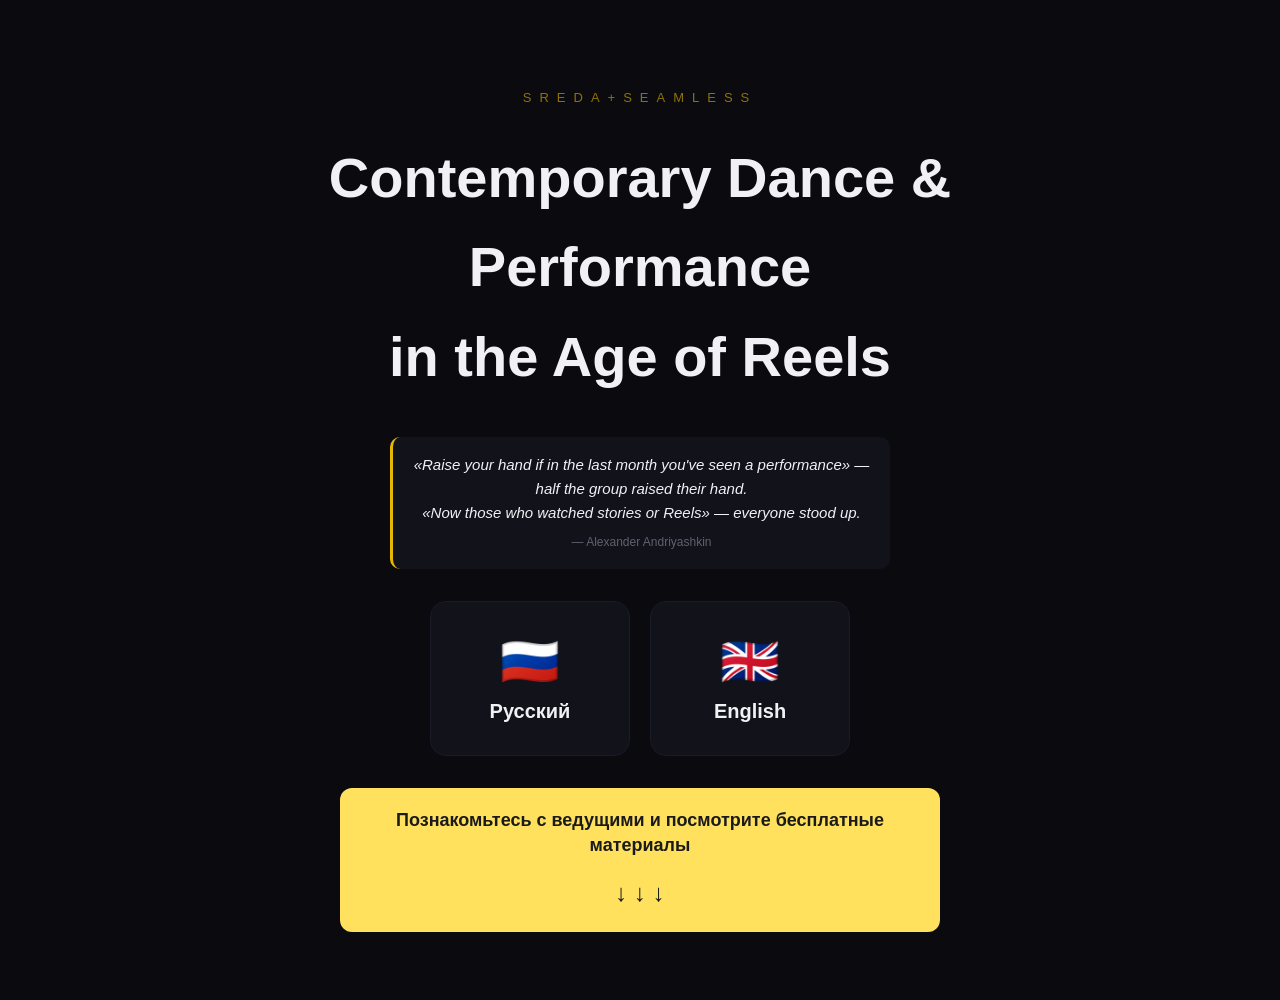
==== index.html @ 724d7e62 "Add down arrows to info banner" ====
<!DOCTYPE html>
<html lang="en">
<head>
<meta charset="UTF-8">
<meta name="viewport" content="width=device-width, initial-scale=1.0">
<title>Contemporary Dance & Performance in the Age of Reels — sreda+seamless</title>
<meta name="description" content="How do ideas become movement, images and expression? Free materials from Alexander Andriyashkin and Vladimir Varnava. Webinar July 7 & 15, 2026.">
<meta property="og:title" content="Contemporary Dance & Performance in the Age of Reels">
<meta property="og:description" content="Free materials + webinar with Andriyashkin and Varnava. Online July 7 & 15.">
<meta property="og:type" content="website">

<!-- Google tag (gtag.js) -->
<script async src="https://www.googletagmanager.com/gtag/js?id=AW-10878968456"></script>
<script>
  window.dataLayer = window.dataLayer || [];
  function gtag(){dataLayer.push(arguments);}
  gtag("js", new Date());
  gtag("config", "AW-10878968456");
  gtag("config", "AW-17948032858");
  gtag("config", "G-DZ3L1RHYPW");
  function gtag_report_conversion(url) {
    const cb = function(){ if (url) window.location.href = url; };
    if (typeof gtag === "function") {
      gtag("event", "conversion", { send_to: "AW-10878968456/CHmoCOf-4rYZEN7S_bAo", event_callback: cb });
    }
    setTimeout(cb, 500); return false;
  }
</script>

<!-- GCLID passthrough -->
<script>
(function() {
  const p = new URLSearchParams(window.location.search);
  const g = p.get("gclid");
  if (g) localStorage.setItem("seamless_gclid", g);
})();
</script>

<!-- Meta Pixel -->
<script>
  !function(f,b,e,v,n,t,s)
  {if(f.fbq)return;n=f.fbq=function(){n.callMethod?
  n.callMethod.apply(n,arguments):n.queue.push(arguments)};
  if(!f._fbq)f._fbq=n;n.push=n;n.loaded=!0;n.version='2.0';
  n.queue=[];t=b.createElement(e);t.async=!0;
  t.src=v;s=b.getElementsByTagName(e)[0];
  s.parentNode.insertBefore(t,s)}(window, document,'script',
  'https://connect.facebook.net/en_US/fbevents.js');
  fbq('init', '1382464807967335');
  fbq('track', 'PageView');
</script>

<!-- Microsoft Clarity -->
<script>
    (function(c,l,a,r,i,t,y){
        c[a]=c[a]||function(){(c[a].q=c[a].q||[]).push(arguments)};
        t=l.createElement(r);t.async=1;t.src="https://www.clarity.ms/tag/"+i;
        y=l.getElementsByTagName(r)[0];y.parentNode.insertBefore(t,y);
    })(window, document, "clarity", "script", "x8wt6ca1ab");
</script>

<!-- Supabase fetch helper -->
<script>
async function saveToSupabase(data) {
  try {
    const payload = { ...data, timestamp: new Date().toISOString() };
    await fetch('https://tmdnqsdzpodqnpzndbqr.supabase.co/rest/v1/webinar_signups', {
      method: 'POST',
      headers: {
        'Content-Type': 'application/json',
        'apikey': 'eyJhbGciOiJIUzI1NiIsInR5cCI6IkpXVCJ9.eyJpc3MiOiJzdXBhYmFzZSIsInJlZiI6InRtZG5xc2R6cG9kcW5wem5kYnFyIiwicm9sZSI6ImFub24iLCJpYXQiOjE3NTAzMTEyMTMsImV4cCI6MjA2NTg4NzIxM30.VjFEPkYGsWqBjtCwzK3p9fASOG3X7yRGuH6Nc5v5SJc',
        'Prefer': 'return=minimal'
      },
      body: JSON.stringify(payload)
    });
    return true;
  } catch(e) {
    console.warn('Supabase save failed:', e);
    return false;
  }
}
</script>

<link rel="stylesheet" href="assets/css/style.css">
</head>
<body>

<!-- ===== ENTRY SECTION: Language + Contact ===== -->
<section id="section-entry" class="entry-section">
  <div class="container center">
    <div class="logo">sreda+seamless</div>
    <h1 id="glitch-title" class="glitch" data-text="Contemporary Dance & Performance
in the Age of Reels">Contemporary Dance &amp; Performance<br>in the Age of Reels</h1>
    
    <!-- Quote -->
    <div class="quote-block" style="max-width:500px;margin:0 auto 32px;text-align:center;padding:16px 20px;border-left:3px solid var(--accent);background:var(--bg2);border-radius:var(--radius-sm)">
      <p id="lang-quote" style="font-size:15px;font-style:italic;color:var(--text);line-height:1.6">«Поднимите руку, если за последний месяц вы видели перформанс» — поднялась половина группы.<br>«А теперь те, кто смотрел stories или Reels» — встали все.</p>
      <p id="lang-quote-author" style="font-size:12px;color:var(--text3);margin-top:8px">— Александр Андрияшкин</p>
    </div>

    <div class="lang-buttons">
      <button class="lang-btn" data-lang="ru" onclick="setLang('ru')">
        <span class="lang-icon">🇷🇺</span>
        <span class="lang-name">Русский</span>
      </button>
      <button class="lang-btn" data-lang="en" onclick="setLang('en')">
        <span class="lang-icon">🇬🇧</span>
        <span class="lang-name">English</span>
      </button>
    </div>

    <!-- Info banner -->
    <div class="info-banner" style="margin-top:32px;max-width:600px;width:100%;padding:20px 32px;background:#FFE15D;border-radius:12px;text-align:center">
      <p id="info-banner-text" style="color:#1A1A1A;font-size:18px;font-weight:600;margin:0;line-height:1.4">Познакомьтесь с ведущими и посмотрите бесплатные материалы</p>
      <div style="margin-top:16px;font-size:24px;color:#1A1A1A">↓ ↓ ↓</div>

    </div>
  </div>
</section>

<!-- ===== CONTENT WRAPPER (shown after submit) ===== -->
<div id="content-wrapper" class="content-wrapper">

  <!-- ===== SECTION: ANDRIYASHKIN ===== -->
  <section class="content-section">
    <div class="container">
      <div class="teacher-card">
        <div class="teacher-media-grid">
          <img class="teacher-clip span-2" src="assets/images/andriyashkin_photo_01.jpg" alt="Andriyashkin" loading="lazy">
          <video class="teacher-clip" src="assets/images/andriyashkin_01.mp4" muted loop playsinline preload="metadata" onclick="this.paused?this.play():this.pause()"></video>
          <video class="teacher-clip" src="assets/images/andriyashkin_02.mp4" muted loop playsinline preload="metadata" onclick="this.paused?this.play():this.pause()"></video>
        </div>
        <div class="teacher-name" id="teacher-1-name">Александр Андрияшкин</div>
        <div class="teacher-role" id="teacher-1-role">Хореограф, режиссёр, педагог</div>
        <p class="teacher-bio" id="teacher-1-bio">Лауреат «Золотой Маски» (премия 2017 — спектакль The_Marusya). Шортлист Aerowaves (топ-20 хореографов Европы). Резиденции: Jacob's Pillow (США), Tanzquartier (Вена), SiWiC (Цюрих). Преподавал в 14 странах — от США до Японии.</p>
      </div>

      <div class="free-material-block">
        <div class="material-chip" id="material-1-chip">🎬 Бесплатная лекция</div>
        <h2 class="content-title" id="content-1-title">Бесплатная лекция от Андрияшкина</h2>
        <div class="video-container" id="video-1-container">
          <div class="video-placeholder" id="v1-placeholder" onclick="playVideo(1)">
            <div class="play-icon">▶</div>
            <span id="v1-label" class="vl">Андрияшкин — 100 лет за 100 минут</span>
          </div>
        </div>
        <p class="content-text" id="v1-desc" style="margin-top:12px;color:var(--text2);font-size:14px">Перфолекция об истории современного танца. От модерна до метамодерна.</p>
      </div>
    </div>
  </section>

  <!-- ===== SECTION: VARNAVA ===== -->
  <section class="content-section">
    <div class="container">
      <div class="teacher-card">
        <div class="teacher-media-grid">
          <img class="teacher-clip span-2" src="assets/images/varnava_photo_01.jpg" alt="Varnava" loading="lazy">
          <video class="teacher-clip" src="assets/images/varnava_01.mp4" muted loop playsinline preload="metadata" onclick="this.paused?this.play():this.pause()"></video>
          <video class="teacher-clip" src="assets/images/varnava_02.mp4" muted loop playsinline preload="metadata" onclick="this.paused?this.play():this.pause()"></video>
        </div>
        <div class="teacher-name" id="teacher-2-name">Владимир Варнава</div>
        <div class="teacher-role" id="teacher-2-role">Танцовщик, хореограф, режиссёр</div>
        <p class="teacher-bio" id="teacher-2-bio">Двукратный лауреат «Золотой Маски» (2011, 2014 — лучшая мужская роль). Лауреат Harlequin (2011). Победитель Context. Diana Vishneva (2013). Постановки в Мариинском театре, Пермском театре оперы и балета, AKHE театре.</p>
      </div>

      <div class="free-material-block">
        <div class="material-chip" id="material-2-chip">🎬 Бесплатный урок</div>
        <h2 class="content-title" id="content-2-title">Бесплатный урок от Варнавы</h2>
        <div class="video-container" id="video-2-container">
          <div class="video-placeholder" id="v2-placeholder" onclick="playVideo(2)">
            <div class="play-icon">▶</div>
            <span id="v2-label" class="vl">Варнава — Body & Gravity</span>
          </div>
        </div>
        <p class="content-text" id="v2-desc" style="margin-top:12px;color:var(--text2);font-size:14px">Танц практика: вес, гравитация и присутствие в движении.</p>
      </div>
    </div>
  </section>

  <!-- ===== SECTION: WEBINAR ===== -->
  <section class="content-section webinar-section">
    <div class="container">
      <!-- New header text -->
      <div class="webinar-intro">
        <p id="webinar-intro-text" style="font-size:17px;line-height:1.8;font-weight:500;text-align:center;color:var(--text);margin-bottom:32px">Этот вебинар показывает, как мыслят художники.
Вы уйдёте с методом, который сможете применить в своей работе —
создаёте ли вы рилсы, перформансы, фильмы или визуальные проекты.</p>
      </div>

      <div class="webinar-card">
        <div class="badge" id="badge-webinar">sreda+seamless</div>
        <h2 id="webinar-title">Contemporary Dance &amp; Performance<br>in the Age of Reels</h2>
        <p class="webinar-sub" id="webinar-sub">How do ideas become movement, images and expression?</p>

        <!-- OPENING -->
        <div class="problem-block">
          <p id="problem-text" style="line-height:1.8;font-size:15px">We live in a time when performance is no longer limited to the stage. Today, movement, images and personal stories exist across different spaces — from theatre and galleries to digital platforms. Reels, videos and social media have become part of the language of our time.</p>
        </div>

        <!-- WHY -->
        <div class="what-block">
          <h3 id="why-title">Why are we exploring this?</h3>
          <p id="why-p1" style="margin-bottom:16px">In contemporary art, creation rarely starts with a ready-made answer. It starts with a question. An observation. A curiosity. A search.</p>
          <p id="why-p2" style="margin-bottom:16px">Artists, dancers and performers develop their work through a process of research — exploring context, body, space and meaning. This is how new forms appear.</p>
          <p id="why-p3">During this webinar we will explore how artistic thinking can help us create ideas and transform them into expression.</p>
        </div>

        <!-- DURING -->
        <div class="what-block">
          <h3 id="research-title">During the webinar we will</h3>
          <ul id="research-list" style="list-style:none;padding:0">
            <li id="research-1" style="padding:6px 0;font-size:15px">explore real questions about creation and expression</li>
            <li id="research-2" style="padding:6px 0;font-size:15px">look at how artistic concepts are built</li>
            <li id="research-3" style="padding:6px 0;font-size:15px">discover tools for developing ideas</li>
            <li id="research-4" style="padding:6px 0;font-size:15px">see how an idea can transform through the body and movement</li>
            <li id="research-5" style="padding:6px 0;font-size:15px">experiment with translating a concept into a visual form</li>
          </ul>
        </div>

        <!-- NOT vs YES -->
        <div class="what-block" style="display:flex;flex-direction:column;gap:20px">
          <div>
            <h4 id="not-title" style="color:var(--danger);margin-bottom:8px;font-size:15px">We won't teach</h4>
            <ul id="not-list" style="list-style:none;padding:0">
              <li id="not-1" style="padding:4px 0;font-size:14px;color:var(--text2)">How to make viral content</li>
              <li id="not-2" style="padding:4px 0;font-size:14px;color:var(--text2)">How to copy successful formats</li>
              <li id="not-3" style="padding:4px 0;font-size:14px;color:var(--text2)">Universal formulas for creativity</li>
            </ul>
          </div>
          <div>
            <h4 id="yes-title" style="color:var(--accent);margin-bottom:8px;font-size:15px">We will explore</h4>
            <ul id="yes-list" style="list-style:none;padding:0">
              <li id="yes-1" style="padding:4px 0;font-size:14px;color:var(--text1)">How artists create ideas</li>
              <li id="yes-2" style="padding:4px 0;font-size:14px;color:var(--text1)">How concepts become forms</li>
              <li id="yes-3" style="padding:4px 0;font-size:14px;color:var(--text1)">How the body becomes a tool of communication</li>
              <li id="yes-4" style="padding:4px 0;font-size:14px;color:var(--text1)">How research leads to new possibilities</li>
              <li id="yes-5" style="padding:4px 0;font-size:14px;color:var(--text1)">How to create from your own perspective</li>
            </ul>
          </div>
        </div>

        <!-- OUTCOMES -->
        <div class="what-block">
          <h3 id="outcomes-title">You may leave with</h3>
          <ul id="outcomes-list" style="list-style:none;padding:0">
            <li id="outcome-1" style="padding:8px 0;border-bottom:1px solid var(--bg3)">A new way of looking at creativity</li>
            <li id="outcome-2" style="padding:8px 0;border-bottom:1px solid var(--bg3)">Tools for developing your own ideas</li>
            <li id="outcome-3" style="padding:8px 0;border-bottom:1px solid var(--bg3)">A deeper understanding of the connection between concept, body and expression</li>
            <li id="outcome-4" style="padding:8px 0;border-bottom:1px solid var(--bg3)">A new perspective on performance in the contemporary world</li>
          </ul>
        </div>

        <!-- FOR WHOM -->
        <div class="what-block">
          <h3 id="for-title" style="margin-bottom:8px">For whom</h3>
          <ul style="list-style:none;margin:0;padding:0;display:flex;flex-wrap:wrap;gap:8px">
            <li id="for-1" style="background:var(--bg2);padding:8px 14px;border-radius:20px;font-size:14px;color:var(--text1)">Dancers & choreographers</li>
            <li id="for-2" style="background:var(--bg2);padding:8px 14px;border-radius:20px;font-size:14px;color:var(--text1)">Performers & artists</li>
            <li id="for-3" style="background:var(--bg2);padding:8px 14px;border-radius:20px;font-size:14px;color:var(--text1)">Movement researchers</li>
            <li id="for-4" style="background:var(--bg2);padding:8px 14px;border-radius:20px;font-size:14px;color:var(--text1)">Content creators</li>
            <li id="for-5" style="background:var(--bg2);padding:8px 14px;border-radius:20px;font-size:14px;color:var(--text1)">Anyone curious about creativity, body & expression</li>
          </ul>
        </div>

        <!-- TRUST inline -->
        <div class="trust-block" style="margin:20px 0">
          <div class="trust-item"><span class="trust-num">$47</span><span class="trust-label" id="trust-price-l">INVESTMENT</span></div>
          <div class="trust-item"><span class="trust-num">15</span><span class="trust-label" id="trust-seats-l">SEATS LEFT</span></div>
          <div class="trust-item"><span class="trust-num">1</span><span class="trust-label" id="trust-days-l">SESSION 2h</span></div>
        </div>

        <!-- FORMAT -->
        <div class="what-block">
          <h3 id="format-title">Format</h3>
          <div class="sessions-grid" style="display:flex;gap:20px;flex-wrap:wrap;margin-bottom:20px">
            <div class="session-card" style="flex:1;min-width:250px;padding:16px 20px;background:var(--bg2);border-radius:var(--radius-sm);border:1px solid var(--bg3)">
              <div style="font-size:13px;font-weight:600;text-transform:uppercase;color:var(--accent);margin-bottom:8px" id="session-ru-label">🇷🇺 Русская сессия</div>
              <p id="webinar-date-ru" style="margin:0;font-size:15px;line-height:1.6">7 июля (вт), 20:00–22:00<br>Бали (WITA/UTC+8) · Москва (MSK) 15:00–17:00<br>Алматы 17:00–19:00 · Берлин (CEST) 14:00–16:00<br>Нью-Йорк (EDT) 08:00–10:00</p>
            </div>
            <div class="session-card" style="flex:1;min-width:250px;padding:16px 20px;background:var(--bg2);border-radius:var(--radius-sm);border:1px solid var(--bg3)">
              <div style="font-size:13px;font-weight:600;text-transform:uppercase;color:var(--accent);margin-bottom:8px" id="session-en-label">🇬🇧 English session</div>
              <p id="webinar-date-en" style="margin:0;font-size:15px;line-height:1.6">July 15 (Wed), 19:00–21:00<br>Bali (UTC+8) · Moscow (MSK) 14:00–16:00<br>Almaty 16:00–18:00 · Berlin (CEST) 13:00–15:00<br>New York (EDT) 07:00–09:00</p>
            </div>
          </div>
          <ul id="format-list">
            <li id="format-1">2-hour session: tools to build your own performance</li>
            <li id="format-2">Live Q&A session</li>
            <li id="format-4">Recording available after</li>
          </ul>
        </div>

        <!-- FAQ -->
        <div class="faq-block">
          <div class="faq-item">
            <button class="faq-q"><span id="faq-q1">Do I need dance experience?</span><span class="faq-arrow">▾</span></button>
            <div class="faq-a"><p id="faq-a1">Any level. The intensive is designed for both beginners and practicing dancers, performers, and movement researchers.</p></div>
          </div>
          <div class="faq-item">
            <button class="faq-q"><span id="faq-q2">Will there be a recording?</span><span class="faq-arrow">▾</span></button>
            <div class="faq-a"><p id="faq-a2">Yes. All participants receive the recording.</p></div>
          </div>
          <div class="faq-item">
            <button class="faq-q"><span id="faq-q3">How does it work online?</span><span class="faq-arrow">▾</span></button>
            <div class="faq-a"><p id="faq-a3">You'll receive a private Zoom link after purchase.</p></div>
          </div>
        </div>



        <!-- PRICE -->
        <div class="price-block">
          <span class="price-old" id="price-old">$97</span>
          <span class="price-current" id="price-current">$47</span>
          <span class="price-info" id="price-info">Current price — $47. After Early Bird — $97</span>
        </div>

        <a href="#" target="_blank" class="btn-primary btn-large pulse" id="btn-buy">Buy ticket — $47</a>
      </div>
    </div>
  </section>

</div><!-- /content-wrapper -->

<script src="assets/js/main_v2.js?v=20260627"></script>
</body>
</html>
---- assets/css/style.css ----
/* ===== SEAMLESS WEBINAR — STYLE v2 ===== */
:root {
  --bg: #0a0a0f;
  --bg2: #12121a;
  --bg3: #1a1a28;
  --accent: #e6b800;
  --accent2: #f0d050;
  --text: #f0f0f5;
  --text2: #a0a0b0;
  --text3: #606070;
  --danger: #e85a5a;
  --radius: 16px;
  --radius-sm: 10px;
  --shadow: 0 8px 32px rgba(0,0,0,0.4);
  --transition: 0.4s cubic-bezier(0.22, 1, 0.36, 1);
}
* { margin: 0; padding: 0; box-sizing: border-box; }

body {
  font-family: -apple-system, BlinkMacSystemFont, 'Segoe UI', Helvetica, Arial, sans-serif;
  background: var(--bg);
  color: var(--text);
  line-height: 1.6;
  overflow-x: hidden;
}

/* ===== ENTRY SECTION ===== */
.entry-section {
  min-height: 100vh;
  padding: 60px 20px 40px;
}

/* ===== CONTENT WRAPPER ===== */
.content-wrapper { display: none; }
.content-wrapper.visible { display: block; }
.content-wrapper.visible .content-section {
  animation: fadeIn 0.5s ease;
}
@keyframes fadeIn { from { opacity: 0; transform: translateY(24px); } to { opacity: 1; transform: translateY(0); } }

.hidden { display: none !important; }

/* ===== CONTENT SECTIONS ===== */
.content-section {
  padding: 60px 20px;
  border-bottom: 1px solid var(--bg3);
}

.container {
  max-width: 800px;
  margin: 0 auto;
  width: 100%;
}
.center {
  display: flex;
  flex-direction: column;
  align-items: center;
  justify-content: center;
  min-height: 100vh;
}

/* ===== LOGO ===== */
.logo {
  font-size: 13px;
  letter-spacing: 8px;
  text-transform: uppercase;
  color: var(--accent);
  margin-bottom: 24px;
  opacity: 0.6;
}

/* ===== LANGUAGE SELECTION ===== */
.glitch {
  font-size: clamp(28px, 7vw, 56px);
  font-weight: 800;
  text-align: center;
  margin-bottom: 36px;
}
.subtitle {
  color: var(--text);
  font-size: 18px;
  margin-bottom: 48px;
}
.lang-buttons {
  display: flex;
  gap: 20px;
  flex-wrap: wrap;
  justify-content: center;
}
.lang-btn {
  background: var(--bg2);
  border: 1px solid var(--bg3);
  border-radius: var(--radius);
  padding: 32px 48px;
  cursor: pointer;
  transition: var(--transition);
  text-align: center;
  min-width: 200px;
}
.lang-btn:hover {
  border-color: var(--accent);
  transform: translateY(-4px);
  box-shadow: 0 12px 40px rgba(230, 184, 0, 0.12);
}
.lang-icon { font-size: 48px; display: block; margin-bottom: 10px; }
.lang-name { font-size: 20px; font-weight: 600; color: var(--text); }



h2 {
  font-size: clamp(22px, 4vw, 34px);
  font-weight: 700;
  margin-bottom: 12px;
}

/* ===== FORM ===== */
.survey-desc { color: var(--text2); margin-bottom: 28px; }
.form-group { margin-bottom: 22px; }

.form-group > label {
  display: block;
  font-size: 15px;
  color: var(--text);
  margin-bottom: 8px;
  font-weight: 500;
}
.form-group input[type="text"],
.form-group select {
  width: 100%;
  padding: 14px 18px;
  background: var(--bg2);
  border: 1px solid var(--bg3);
  border-radius: var(--radius-sm);
  color: var(--text);
  font-size: 16px;
  transition: var(--transition);
  outline: none;
  -webkit-appearance: none;
}
.form-group input:focus,
.form-group select:focus {
  border-color: var(--accent);
  box-shadow: 0 0 0 3px rgba(230, 184, 0, 0.08);
}

/* Radio & Checkbox */
.radio-group, .checkbox-group {
  display: flex;
  flex-direction: column;
  gap: 8px;
}
.radio-label, .check-label {
  display: flex;
  align-items: center;
  gap: 10px;
  padding: 10px 14px;
  background: var(--bg2);
  border: 1px solid var(--bg3);
  border-radius: 8px;
  cursor: pointer;
  transition: var(--transition);
  font-size: 15px;
  color: var(--text2);
}
.radio-label:hover, .check-label:hover {
  border-color: var(--accent);
  background: rgba(230,184,0,0.04);
}
.radio-label input, .check-label input { accent-color: var(--accent); width: 18px; height: 18px; }

/* Contact row */
.contact-row {
  display: flex;
  gap: 10px;
}
.contact-select { width: 140px !important; flex-shrink: 0; }

/* Privacy */
.privacy-label {
  display: flex;
  align-items: flex-start;
  gap: 10px;
  font-size: 12px;
  color: var(--text3);
  margin-top: -10px;
  line-height: 1.4;
}
.privacy-label input { margin-top: 2px; accent-color: var(--accent); }

/* ===== BUTTONS ===== */
.btn-primary {
  background: linear-gradient(135deg, var(--accent), var(--accent2));
  color: #0a0a0f;
  border: none;
  border-radius: var(--radius-sm);
  padding: 16px 32px;
  font-size: 16px;
  font-weight: 700;
  cursor: pointer;
  transition: var(--transition);
  width: 100%;
  display: block;
  text-align: center;
  text-decoration: none;
  margin-top: 16px;
}
.btn-primary:hover {
  transform: translateY(-2px);
  box-shadow: 0 8px 24px rgba(230, 184, 0, 0.25);
}
.btn-primary:disabled {
  opacity: 0.4;
  cursor: not-allowed;
  transform: none;
}
.btn-gold { background: linear-gradient(135deg, var(--accent), var(--accent2)); }
.btn-large { padding: 20px 40px; font-size: 18px; margin-top: 20px; }
.pulse { animation: pulse 2s infinite; }
@keyframes pulse { 0%,100% { box-shadow: 0 0 0 0 rgba(230, 184, 0, 0.4); } 50% { box-shadow: 0 0 0 20px rgba(230, 184, 0, 0); } }

.hidden { display: none !important; }

/* ===== SUCCESS ===== */
.success-icon {
  width: 72px; height: 72px;
  background: var(--accent);
  border-radius: 50%;
  display: flex; align-items: center; justify-content: center;
  font-size: 32px; color: var(--bg);
  margin: 32px auto 16px;
  animation: scaleIn 0.5s ease;
}
@keyframes scaleIn { from { transform: scale(0); } to { transform: scale(1); } }

/* ===== VIDEO ===== */
.video-block { margin: 32px 0; }
.video-block-title {
  font-size: 18px;
  margin-bottom: 12px;
  color: var(--text);
}
.video-container {
  background: var(--bg2);
  border-radius: var(--radius);
  overflow: hidden;
  aspect-ratio: 16/9;
  border: 1px solid var(--bg3);
  position: relative;
}
.video-placeholder {
  width: 100%; height: 100%;
  display: flex;
  flex-direction: column;
  align-items: center;
  justify-content: center;
  cursor: pointer;
  transition: var(--transition);
  background: linear-gradient(135deg, var(--bg3), #1e1e30);
}
.video-placeholder:hover { background: rgba(230,184,0,0.08); }
.play-icon {
  width: 60px; height: 60px;
  border-radius: 50%;
  background: var(--accent);
  display: flex; align-items: center; justify-content: center;
  font-size: 24px; color: var(--bg);
  margin-bottom: 12px;
}
.vl { color: var(--text2); font-size: 14px; }
.video-desc { color: var(--text2); font-size: 14px; margin-top: 10px; }
.video-desc a { color: var(--accent); }

/* Experts */
.experts-block {
  margin: 40px 0;
  padding: 24px;
  background: var(--bg2);
  border-radius: var(--radius);
  border: 1px solid var(--bg3);
}
.experts-block h3 { margin-bottom: 20px; font-size: 20px; }
.expert-card {
  margin-bottom: 20px;
  padding-bottom: 20px;
  border-bottom: 1px solid var(--bg3);
}
.expert-card:last-child { border: none; margin: 0; padding: 0; }
.expert-name {
  font-size: 17px;
  font-weight: 600;
  color: var(--accent);
  margin-bottom: 6px;
}
.expert-card p { color: var(--text2); font-size: 14px; line-height: 1.7; }

/* ===== TRUST BLOCK ===== */
.trust-block {
  display: grid;
  grid-template-columns: 1fr 1fr 1fr;
  gap: 12px;
  margin: 24px 0;
  padding: 20px;
  background: var(--bg2);
  border-radius: var(--radius);
  border: 1px solid var(--bg3);
  text-align: center;
}
.trust-item { }
.trust-num { font-size: 24px; font-weight: 800; color: var(--accent); display: block; }
.trust-label { font-size: 11px; color: var(--text3); text-transform: uppercase; letter-spacing: 1px; margin-top: 2px; }

/* ===== SESSION TIMETABLE ===== */
.sessions-grid {
  display: flex;
  gap: 20px;
  flex-wrap: wrap;
  margin-bottom: 20px;
}
.session-card {
  flex: 1;
  min-width: 260px;
  padding: 20px 24px;
  background: var(--bg2);
  border-radius: var(--radius-sm);
  border: 1px solid var(--bg3);
  transition: var(--transition);
}
.session-card:hover {
  border-color: var(--accent);
  box-shadow: 0 4px 20px rgba(230,184,0,0.1);
}
.session-label {
  font-size: 12px;
  font-weight: 700;
  text-transform: uppercase;
  letter-spacing: 1.5px;
  color: var(--accent);
  margin-bottom: 12px;
}
.session-date {
  font-size: 20px;
  font-weight: 700;
  color: var(--text);
  line-height: 1.3;
  margin-bottom: 12px;
}
.session-time-block {
  display: flex;
  flex-direction: column;
  gap: 6px;
}
.session-tz-row {
  display: flex;
  justify-content: space-between;
  align-items: baseline;
  font-size: 14px;
  line-height: 1.6;
  padding: 2px 0;
}
.session-tz-name {
  color: var(--text2);
  font-size: 13px;
}
.session-tz-time {
  color: var(--text);
  font-weight: 600;
  font-size: 15px;
}
.session-tz-row + .session-tz-row {
  border-top: 1px solid rgba(255,255,255,0.06);
  padding-top: 6px;
}

/* ===== BLOCK STYLING ===== */
.what-block,
.outcomes-block,
.faq-block {
  margin: 40px 0;
  padding: 28px 24px;
  background: var(--bg2);
  border-radius: var(--radius-sm);
  border: 1px solid var(--bg3);
}
.what-block h3,
.outcomes-block h3 {
  margin-top: 0;
  margin-bottom: 20px;
  font-size: 22px;
  color: var(--accent);
}
.what-block ul,
.outcomes-block ul {
  margin: 0;
  padding: 0 0 0 20px;
}
.what-block ul li,
.outcomes-block ul li {
  margin-bottom: 10px;
  line-height: 1.5;
  color: var(--text);
}
.what-block ul li:last-child { margin-bottom: 0; }

.outcomes-block {
  background: linear-gradient(135deg, var(--bg2) 0%, rgba(230,184,0,0.04) 100%);
  border-color: rgba(230,184,0,0.15);
}

/* ===== FAQ ===== */
.faq-block { margin: 32px 0; }
.faq-item {
  border: 1px solid var(--bg3);
  border-radius: var(--radius-sm);
  margin-bottom: 8px;
  overflow: hidden;
  transition: var(--transition);
}
.faq-q {
  width: 100%;
  background: var(--bg2);
  border: none;
  color: var(--text);
  font-size: 15px;
  font-weight: 500;
  padding: 16px 18px;
  text-align: left;
  cursor: pointer;
  display: flex;
  justify-content: space-between;
  align-items: center;
  gap: 10px;
  transition: var(--transition);
}
.faq-q:hover { background: rgba(230,184,0,0.04); }
.faq-arrow { font-size: 12px; color: var(--text3); transition: transform .3s; flex-shrink: 0; }
.faq-item.open .faq-arrow { transform: rotate(180deg); }
.faq-a {
  max-height: 0;
  overflow: hidden;
  transition: max-height .3s ease, padding .3s ease;
}
.faq-item.open .faq-a {
  max-height: 120px;
  padding: 0 18px 16px;
}
.faq-a p { font-size: 14px; color: var(--text2); line-height: 1.5; }

/* ===== TIMER ===== */
.timer-block {
  text-align: center;
  margin: 24px 0;
  padding: 20px;
  background: rgba(230,184,0,0.06);
  border-radius: var(--radius-sm);
  border: 1px solid rgba(230,184,0,0.15);
}
.timer-block p { font-size: 13px; color: var(--text2); margin-bottom: 8px; }
.timer { display: flex; justify-content: center; align-items: baseline; gap: 2px; font-size: 28px; font-weight: 800; color: var(--accent); white-space: nowrap; }
.timer-unit { min-width: auto; }
.timer-sep { color: var(--text3); margin: 0 2px; }

/* ===== WEBINAR CARD ===== */
.webinar-card {
  background: var(--bg2);
  border: 1px solid var(--bg3);
  border-radius: var(--radius);
  padding: 40px;
}
.badge {
  display: inline-block;
  background: var(--accent);
  color: var(--bg);
  font-size: 11px; font-weight: 700;
  letter-spacing: 2px; text-transform: uppercase;
  padding: 6px 16px; border-radius: 20px;
  margin-bottom: 16px;
}
.webinar-sub { color: var(--text2); font-size: 17px; margin-bottom: 20px; }

.what-block { margin: 24px 0; }
.what-block h3 { font-size: 11px; text-transform: uppercase; letter-spacing: 2.5px; color: var(--accent); margin-bottom: 16px; }
.what-block ul { list-style: none; }
.what-block li {
  padding: 8px 0;
  position: relative;
  color: var(--text2);
  font-size: 15px;
}
}

.problem-block + .what-block { border-top: none; }

.price-block {
  text-align: center;
  margin: 28px 0;
}
.price-old {
  text-decoration: line-through;
  color: var(--text3);
  font-size: 20px;
  margin-right: 16px;
}
.price-current {
  font-size: 40px;
  font-weight: 800;
  color: var(--accent);
}
.price-info {
  display: block;
  color: var(--text2);
  font-size: 14px;
  margin-top: 6px;
}

.register-form {
  display: flex;
  flex-direction: column;
  gap: 12px;
  margin-top: 16px;
}
.register-form input {
  padding: 14px 18px;
  background: var(--bg);
  border: 1px solid var(--bg3);
  border-radius: var(--radius-sm);
  color: var(--text);
  font-size: 15px;
  outline: none;
  transition: var(--transition);
}
.register-form input:focus { border-color: var(--accent); }
.small-text { text-align: center; color: var(--text3); font-size: 13px; margin-top: 16px; margin-bottom: 20px; }

/* ===== RESPONSIVE ===== */
@media (max-width: 600px) {
  .lang-btn { min-width: 140px; padding: 24px 20px; }
  .contact-row { flex-direction: column; }
  .contact-select { width: 100% !important; }
  .webinar-card { padding: 24px; }
  .timer { font-size: 22px; }
  .price-current { font-size: 32px; }
  .trust-block { grid-template-columns: 1fr 1fr; gap: 10px; }
}

/* ===== SELECT ARROW ===== */
select {
  background-image: url("data:image/svg+xml,%3Csvg xmlns='http://www.w3.org/2000/svg' width='12' height='8' viewBox='0 0 12 8'%3E%3Cpath fill='%23a0a0b0' d='M1 1l5 5 5-5'/%3E%3C/svg%3E");
  background-repeat: no-repeat;
  background-position: right 16px center;
  padding-right: 40px !important;
}

.webinar-date {
  text-align: center;
  color: var(--accent);
  font-size: 16px;
  font-weight: 600;
  margin: 16px 0;
  padding: 12px;
  background: rgba(230,184,0,0.06);
  border-radius: 8px;
  border: 1px solid rgba(230,184,0,0.12);
}

/* ===== WELCOME BLOCK ===== */
.welcome-block {
  text-align: center;
  margin-bottom: 28px;
}
.welcome-block h2 {
  font-size: 26px;
  margin-bottom: 12px;
}
.welcome-block .welcome-free {
  color: var(--accent);
  font-size: 15px;
  margin-top: 12px;
  font-weight: 500;
}
.welcome-cta {
  color: var(--muted);
  font-size: 14px;
  margin-bottom: 16px;
}

/* ===== TEACHERS ===== */
.teachers-grid {
  display: grid;
  grid-template-columns: 1fr;
  gap: 24px;
  margin-bottom: 32px;
  max-width: 500px;
  margin-left: auto;
  margin-right: auto;
}
.teacher-card {
  background: var(--card);
  border: 1px solid var(--border);
  border-radius: 16px;
  padding: 20px;
}
.teacher-media-grid {
  display: grid;
  grid-template-columns: 1fr 1fr;
  gap: 8px;
  margin-bottom: 16px;
}
.teacher-media-grid .span-2 { grid-column: span 2; }
.teacher-clip {
  width: 100%;
  aspect-ratio: 16/9;
  object-fit: cover;
  object-position: center 30%;
  border-radius: 10px;
  cursor: pointer;
  background: #111;
  display: block;
  transition: transform .3s;
}
.teacher-clip:hover { transform: scale(1.03); }
.teacher-name {
  font-size: 18px;
  font-weight: 700;
  color: #fff;
  margin-bottom: 2px;
}
.teacher-role {
  font-size: 12px;
  color: var(--accent);
  margin-bottom: 10px;
  font-weight: 500;
}
.teacher-bio {
  font-size: 13px;
  line-height: 1.6;
  color: var(--text);
  margin-bottom: 6px;
}
.teachers-footer {
  text-align: center;
  padding: 16px 0;
}

/* ===== NEW CONTENT STEP ===== */
.content-desc {
  text-align: center;
  color: var(--muted);
  font-size: 14px;
  margin-bottom: 28px;
}
.content-section { margin-bottom: 28px; }
.content-subtitle {
  font-size: 18px;
  margin-bottom: 12px;
  color: #fff;
}
.content-text {
  font-size: 14px;
  line-height: 1.6;
  color: var(--text);
  margin-top: 12px;
}
.content-footer {
  text-align: center;
  padding: 24px 0;
  margin-top: 20px;
  border-top: 1px solid var(--border);
}

/* ===== FREE MATERIALS ===== */
.free-material-block {
  margin-top: 40px;
  padding-top: 32px;
  border-top: 1px solid var(--bg3);
}
.material-chip {
  display: inline-block;
  background: rgba(230,184,0,0.1);
  color: var(--accent);
  font-size: 12px;
  letter-spacing: 1px;
  text-transform: uppercase;
  padding: 6px 14px;
  border-radius: 20px;
  margin-bottom: 12px;
}

/* ===== WEBINAR INTRO ===== */
.webinar-section {
  background: linear-gradient(180deg, var(--bg), var(--bg2));
}
.webinar-intro {
  max-width: 700px;
  margin: 0 auto 40px;
  padding: 24px 28px;
  background: var(--bg2);
  border-radius: var(--radius-sm);
  border: 1px solid var(--bg3);
  border-left: 3px solid var(--accent);
}

/* Lang email block */
.lang-email-block {
  animation: fadeIn 0.6s ease 0.3s both;
}
.lang-email-row input:focus {
  outline: none;
  border-color: var(--accent);
  box-shadow: 0 0 0 2px rgba(255,107,53,0.2);
}

/* Problem block */
.problem-block {
  border-left: 3px solid var(--danger);
  padding: 16px 20px;
  margin: 24px 0;
}
.problem-block h3 { font-size: 11px; text-transform: uppercase; letter-spacing: 2.5px; color: var(--danger); margin-bottom: 12px; }
.problem-block p { line-height: 1.7; color: var(--text); font-size: 15px; }

/* Webinar for-list tags */
#for-list li {
  transition: all 0.2s;
}
#for-list li:hover {
  background: var(--bg3);
  transform: translateY(-1px);
}
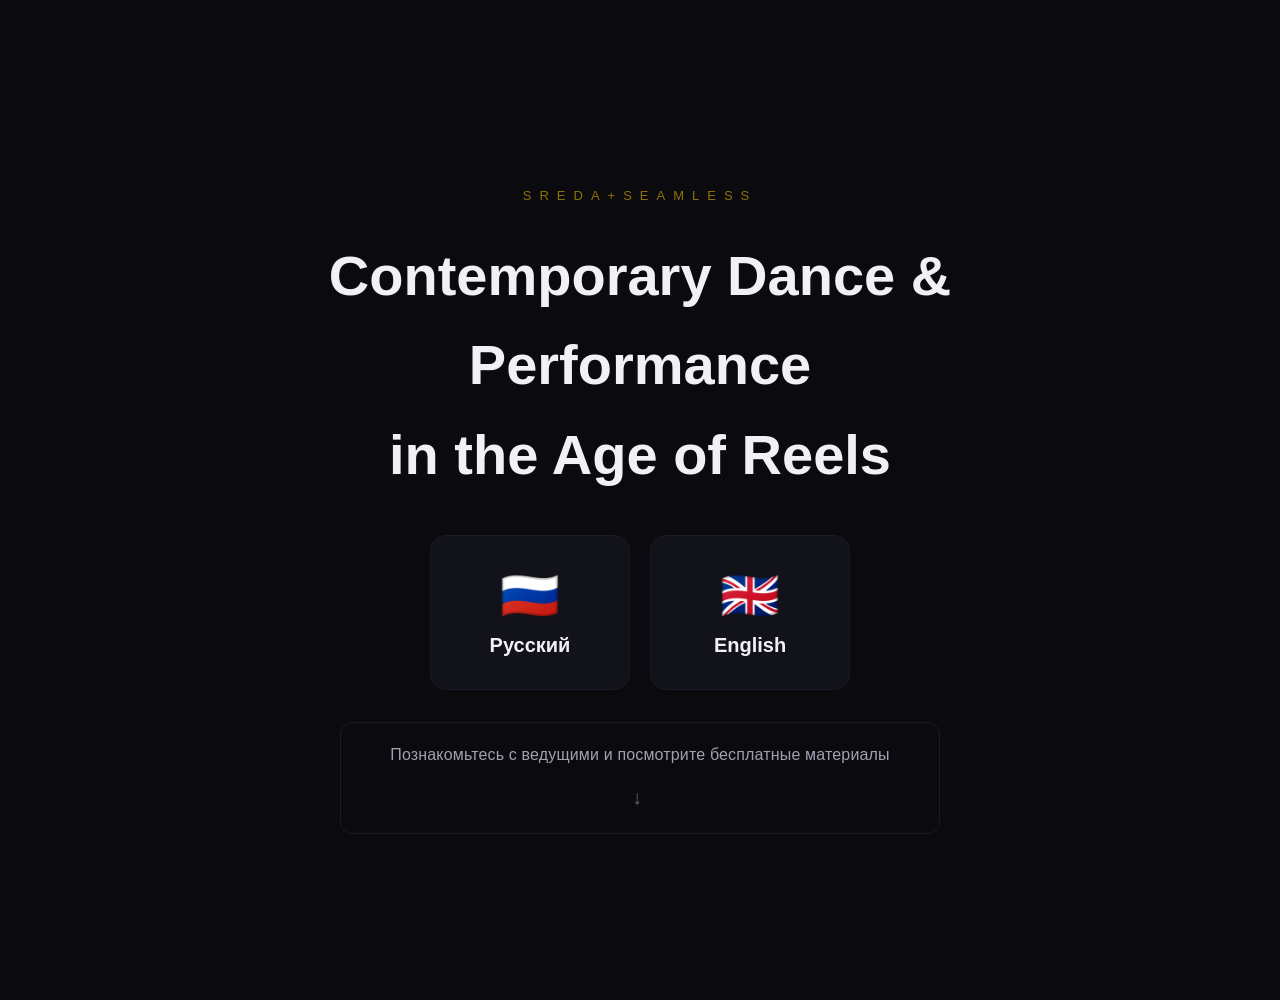
==== commit 08ec4219: "Fix: show full page on lang select, remove quote, restyle banner" ====
--- a/index.html
+++ b/index.html
@@ -92,11 +92,7 @@
     <h1 id="glitch-title" class="glitch" data-text="Contemporary Dance & Performance
 in the Age of Reels">Contemporary Dance &amp; Performance<br>in the Age of Reels</h1>
     
-    <!-- Quote -->
-    <div class="quote-block" style="max-width:500px;margin:0 auto 32px;text-align:center;padding:16px 20px;border-left:3px solid var(--accent);background:var(--bg2);border-radius:var(--radius-sm)">
-      <p id="lang-quote" style="font-size:15px;font-style:italic;color:var(--text);line-height:1.6">«Поднимите руку, если за последний месяц вы видели перформанс» — поднялась половина группы.<br>«А теперь те, кто смотрел stories или Reels» — встали все.</p>
-      <p id="lang-quote-author" style="font-size:12px;color:var(--text3);margin-top:8px">— Александр Андрияшкин</p>
-    </div>
+
 
     <div class="lang-buttons">
       <button class="lang-btn" data-lang="ru" onclick="setLang('ru')">
@@ -110,16 +106,15 @@
     </div>
 
     <!-- Info banner -->
-    <div class="info-banner" style="margin-top:32px;max-width:600px;width:100%;padding:20px 32px;background:#FFE15D;border-radius:12px;text-align:center">
-      <p id="info-banner-text" style="color:#1A1A1A;font-size:18px;font-weight:600;margin:0;line-height:1.4">Познакомьтесь с ведущими и посмотрите бесплатные материалы</p>
-      <div style="margin-top:16px;font-size:24px;color:#1A1A1A">↓ ↓ ↓</div>
-
+    <div class="info-banner" style="margin-top:32px;max-width:600px;width:100%;padding:20px 32px;background:transparent;border:1px solid var(--bg3);border-radius:12px;text-align:center">
+      <p id="info-banner-text" style="color:var(--text2);font-size:16px;font-weight:400;margin:0;line-height:1.5;letter-spacing:0.01em">Познакомьтесь с ведущими и посмотрите бесплатные материалы</p>
+      <div style="margin-top:14px;font-size:20px;color:var(--text3);letter-spacing:6px">↓</div>
     </div>
   </div>
 </section>
 
 <!-- ===== CONTENT WRAPPER (shown after submit) ===== -->
-<div id="content-wrapper" class="content-wrapper">
+<div id="content-wrapper" class="content-wrapper hidden">
 
   <!-- ===== SECTION: ANDRIYASHKIN ===== -->
   <section class="content-section">
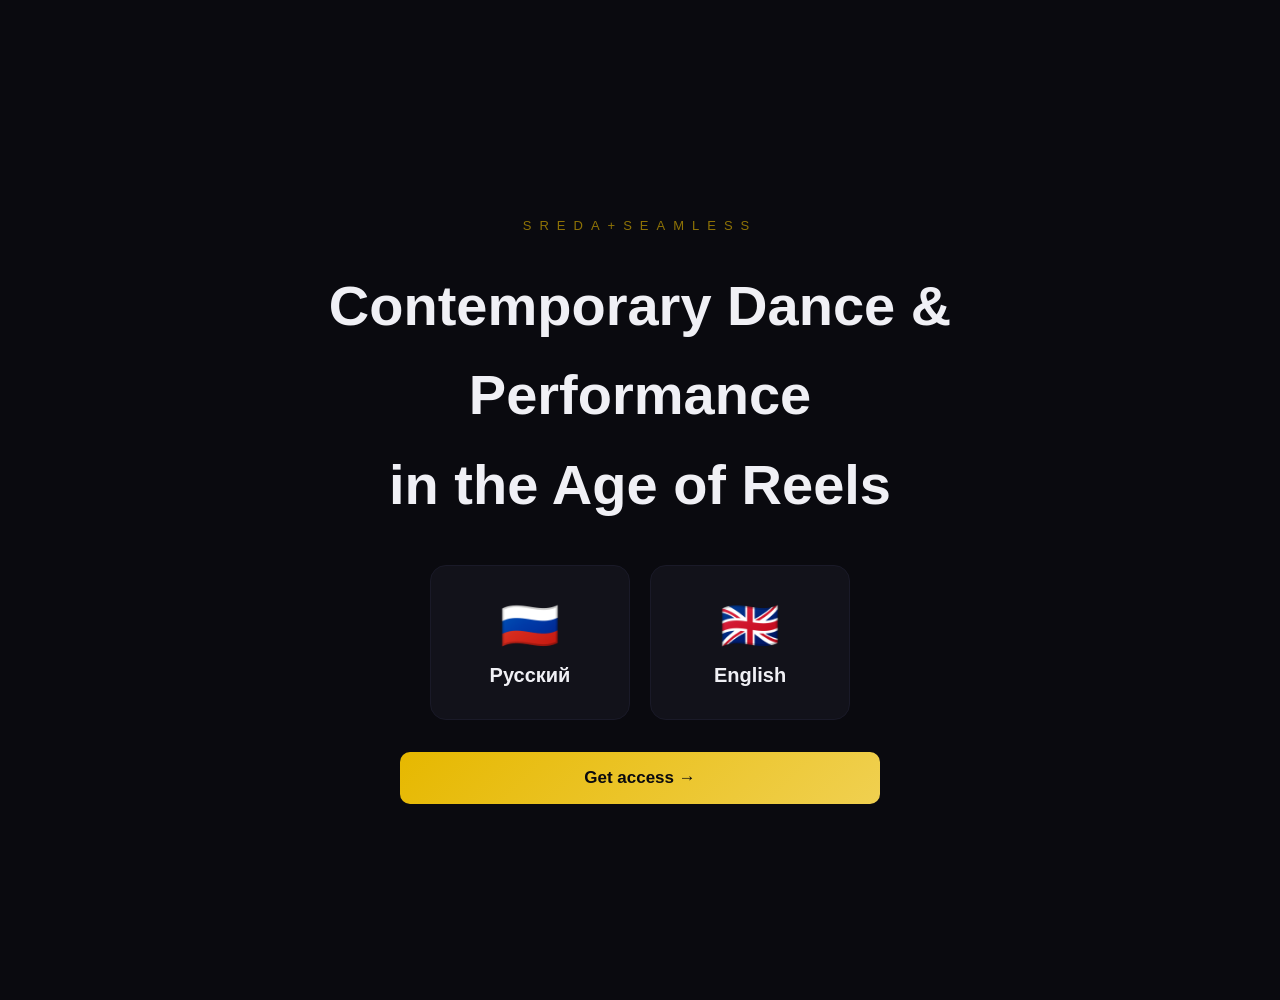
==== commit 9374c072: "Fix: button triggers showContent, no forms" ====
--- a/index.html
+++ b/index.html
@@ -105,11 +105,10 @@
       </button>
     </div>
 
-    <!-- Info banner -->
-    <div class="info-banner" style="margin-top:32px;max-width:600px;width:100%;padding:20px 32px;background:transparent;border:1px solid var(--bg3);border-radius:12px;text-align:center">
-      <p id="info-banner-text" style="color:var(--text2);font-size:16px;font-weight:400;margin:0;line-height:1.5;letter-spacing:0.01em">Познакомьтесь с ведущими и посмотрите бесплатные материалы</p>
-      <div style="margin-top:14px;font-size:20px;color:var(--text3);letter-spacing:6px">↓</div>
-    </div>
+    <!-- CTA button -->
+    <button class="btn-primary" onclick="showContent()" id="btn-entry-submit" type="button" style="margin-top:32px;padding:16px 40px;font-size:17px;width:100%;max-width:480px">
+      <span id="info-banner-text">Познакомьтесь с ведущими →</span>
+    </button>
   </div>
 </section>
 
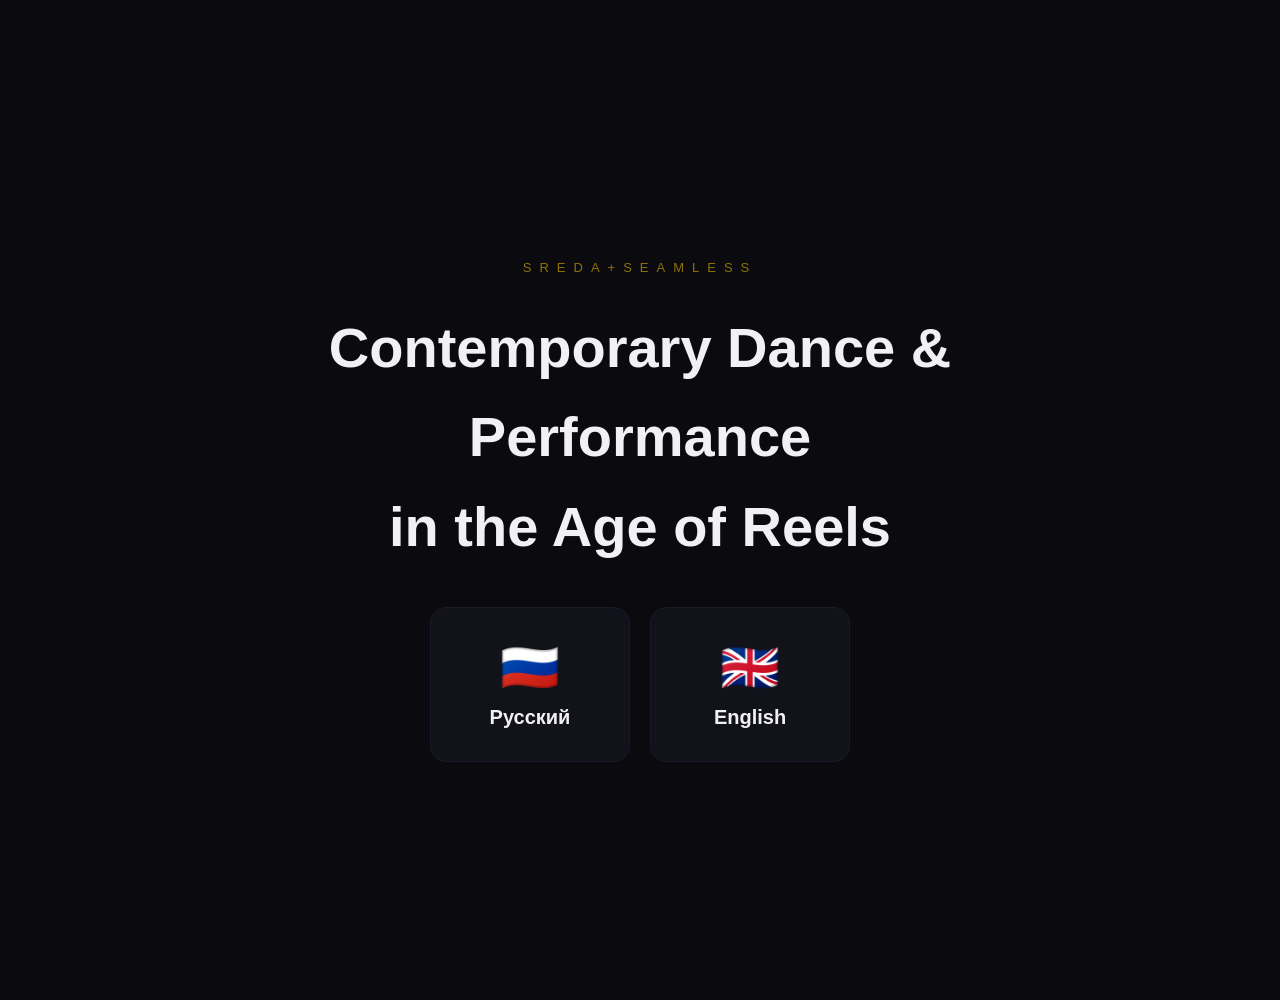
==== commit 666e9692: "Fix: lang buttons directly open full site" ====
--- a/index.html
+++ b/index.html
@@ -95,20 +95,15 @@
 
 
     <div class="lang-buttons">
-      <button class="lang-btn" data-lang="ru" onclick="setLang('ru')">
+      <button class="lang-btn" data-lang="ru" onclick="setLang('ru'); showContent()">
         <span class="lang-icon">🇷🇺</span>
         <span class="lang-name">Русский</span>
       </button>
-      <button class="lang-btn" data-lang="en" onclick="setLang('en')">
+      <button class="lang-btn" data-lang="en" onclick="setLang('en'); showContent()">
         <span class="lang-icon">🇬🇧</span>
         <span class="lang-name">English</span>
       </button>
     </div>
-
-    <!-- CTA button -->
-    <button class="btn-primary" onclick="showContent()" id="btn-entry-submit" type="button" style="margin-top:32px;padding:16px 40px;font-size:17px;width:100%;max-width:480px">
-      <span id="info-banner-text">Познакомьтесь с ведущими →</span>
-    </button>
   </div>
 </section>
 
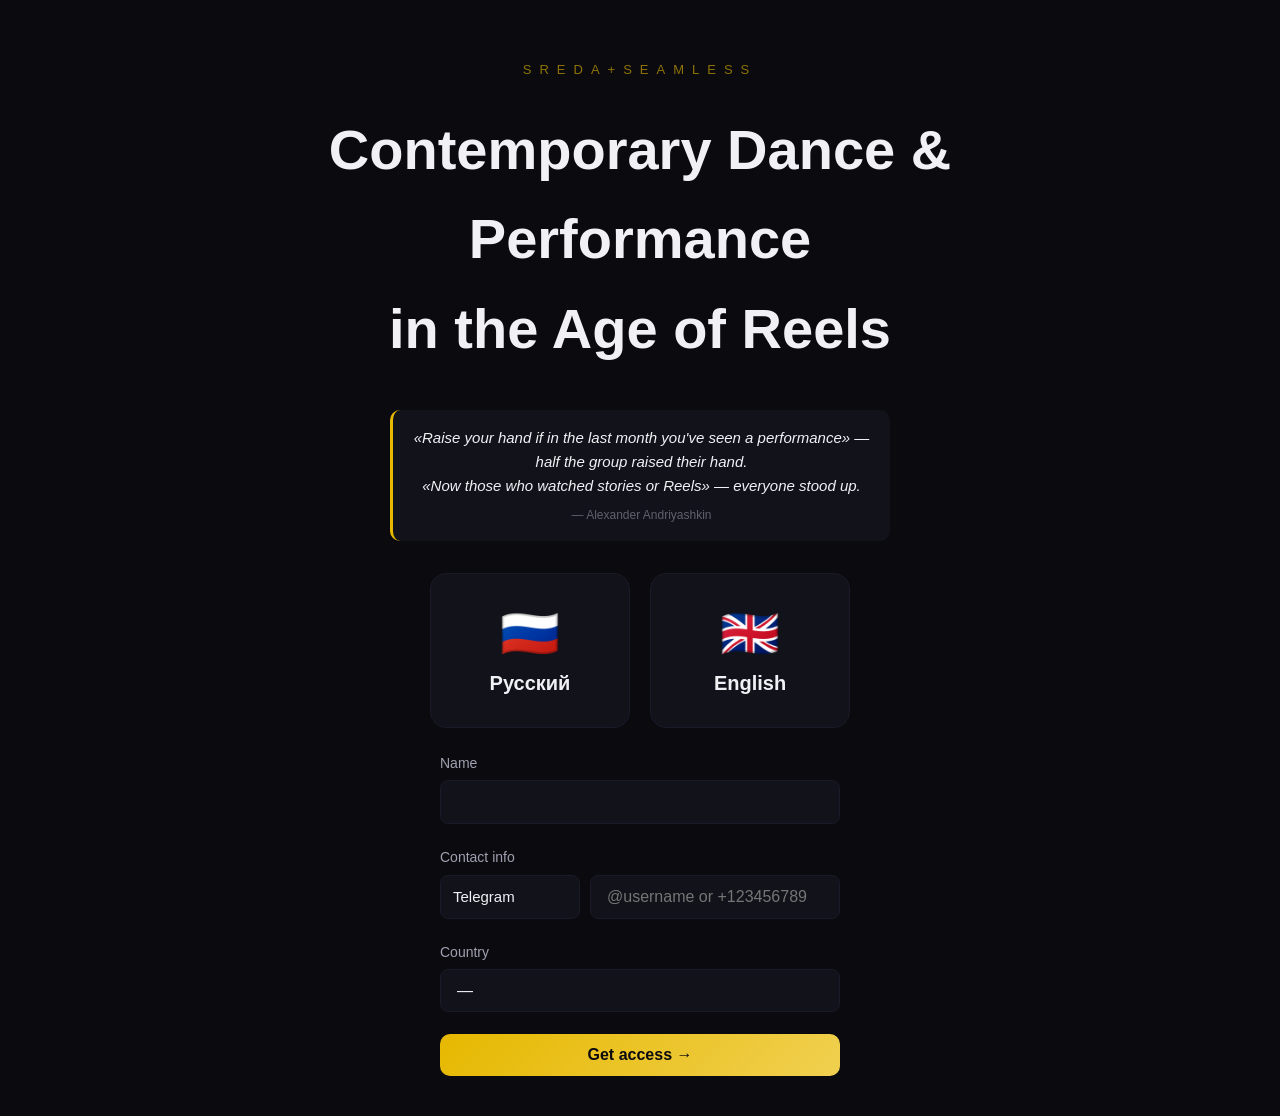
==== commit 66c43658: "Revert to original (pre-changes)" ====
--- a/index.html
+++ b/index.html
@@ -92,17 +92,70 @@
     <h1 id="glitch-title" class="glitch" data-text="Contemporary Dance & Performance
 in the Age of Reels">Contemporary Dance &amp; Performance<br>in the Age of Reels</h1>
     
-
+    <!-- Quote -->
+    <div class="quote-block" style="max-width:500px;margin:0 auto 32px;text-align:center;padding:16px 20px;border-left:3px solid var(--accent);background:var(--bg2);border-radius:var(--radius-sm)">
+      <p id="lang-quote" style="font-size:15px;font-style:italic;color:var(--text);line-height:1.6">«Поднимите руку, если за последний месяц вы видели перформанс» — поднялась половина группы.<br>«А теперь те, кто смотрел stories или Reels» — встали все.</p>
+      <p id="lang-quote-author" style="font-size:12px;color:var(--text3);margin-top:8px">— Александр Андрияшкин</p>
+    </div>
 
     <div class="lang-buttons">
-      <button class="lang-btn" data-lang="ru" onclick="setLang('ru'); showContent()">
+      <button class="lang-btn" data-lang="ru" onclick="setLang('ru')">
         <span class="lang-icon">🇷🇺</span>
         <span class="lang-name">Русский</span>
       </button>
-      <button class="lang-btn" data-lang="en" onclick="setLang('en'); showContent()">
+      <button class="lang-btn" data-lang="en" onclick="setLang('en')">
         <span class="lang-icon">🇬🇧</span>
         <span class="lang-name">English</span>
       </button>
+    </div>
+
+    <!-- Contact form -->
+    <div class="lang-form-block" style="margin-top:24px;max-width:400px;width:100%">
+      <div class="form-group">
+        <label id="entry-name-label" style="color:var(--text2);font-size:14px;margin-bottom:6px;display:block">Name</label>
+        <input type="text" id="entry-name" placeholder="" required style="padding:12px 16px;border:1px solid var(--bg3);border-radius:8px;background:var(--bg2);color:var(--text1);font-size:16px;width:100%">
+      </div>
+      <div class="form-group">
+        <label id="entry-contact-label" style="color:var(--text2);font-size:14px;margin-bottom:6px;display:block">Контакт для связи</label>
+        <div class="contact-row" style="display:flex;gap:10px">
+          <select id="entry-contact-type" style="width:140px;flex-shrink:0;padding:12px 12px;border:1px solid var(--bg3);border-radius:8px;background:var(--bg2);color:var(--text1);font-size:15px;appearance:none;-webkit-appearance:none">
+            <option value="telegram">Telegram</option>
+            <option value="whatsapp">WhatsApp</option>
+          </select>
+          <input type="text" id="entry-contact" placeholder="@username or +123456789" required style="flex:1;padding:12px 16px;border:1px solid var(--bg3);border-radius:8px;background:var(--bg2);color:var(--text1);font-size:16px">
+        </div>
+      </div>
+      <div class="form-group">
+        <label id="entry-country-label" style="color:var(--text2);font-size:14px;margin-bottom:6px;display:block">Country</label>
+        <select id="entry-country" style="padding:12px 40px 12px 16px;border:1px solid var(--bg3);border-radius:8px;background:var(--bg2);color:var(--text1);font-size:16px;width:100%;-webkit-appearance:none;appearance:none">
+          <option value="">—</option>
+          <option value="AF">Afghanistan</option><option value="AL">Albania</option><option value="DZ">Algeria</option><option value="AD">Andorra</option><option value="AO">Angola</option><option value="AG">Antigua & Barbuda</option><option value="AR">Argentina</option><option value="AM">Armenia</option><option value="AU">Australia</option><option value="AT">Austria</option><option value="AZ">Azerbaijan</option>
+          <option value="BS">Bahamas</option><option value="BH">Bahrain</option><option value="BD">Bangladesh</option><option value="BB">Barbados</option><option value="BY">Belarus</option><option value="BE">Belgium</option><option value="BZ">Belize</option><option value="BJ">Benin</option><option value="BT">Bhutan</option><option value="BO">Bolivia</option><option value="BA">Bosnia & Herzegovina</option><option value="BW">Botswana</option><option value="BR">Brazil</option><option value="BN">Brunei</option><option value="BG">Bulgaria</option><option value="BF">Burkina Faso</option><option value="BI">Burundi</option>
+          <option value="KH">Cambodia</option><option value="CM">Cameroon</option><option value="CA">Canada</option><option value="CV">Cape Verde</option><option value="CF">Central African Republic</option><option value="TD">Chad</option><option value="CL">Chile</option><option value="CN">China</option><option value="CO">Colombia</option><option value="KM">Comoros</option><option value="CG">Congo</option><option value="CD">Congo (DRC)</option><option value="CR">Costa Rica</option><option value="HR">Croatia</option><option value="CU">Cuba</option><option value="CY">Cyprus</option><option value="CZ">Czech Republic</option>
+          <option value="DK">Denmark</option><option value="DJ">Djibouti</option><option value="DM">Dominica</option><option value="DO">Dominican Republic</option>
+          <option value="EC">Ecuador</option><option value="EG">Egypt</option><option value="SV">El Salvador</option><option value="GQ">Equatorial Guinea</option><option value="ER">Eritrea</option><option value="EE">Estonia</option><option value="SZ">Eswatini</option><option value="ET">Ethiopia</option>
+          <option value="FJ">Fiji</option><option value="FI">Finland</option><option value="FR">France</option>
+          <option value="GA">Gabon</option><option value="GM">Gambia</option><option value="GE">Georgia</option><option value="DE">Germany</option><option value="GH">Ghana</option><option value="GR">Greece</option><option value="GD">Grenada</option><option value="GT">Guatemala</option><option value="GN">Guinea</option><option value="GW">Guinea-Bissau</option><option value="GY">Guyana</option>
+          <option value="HT">Haiti</option><option value="HN">Honduras</option><option value="HU">Hungary</option>
+          <option value="IS">Iceland</option><option value="IN">India</option><option value="ID">Indonesia</option><option value="IR">Iran</option><option value="IQ">Iraq</option><option value="IE">Ireland</option><option value="IL">Israel</option><option value="IT">Italy</option>
+          <option value="JM">Jamaica</option><option value="JP">Japan</option><option value="JO">Jordan</option>
+          <option value="KZ">Kazakhstan</option><option value="KE">Kenya</option><option value="KI">Kiribati</option><option value="KW">Kuwait</option><option value="KG">Kyrgyzstan</option>
+          <option value="LA">Laos</option><option value="LV">Latvia</option><option value="LB">Lebanon</option><option value="LS">Lesotho</option><option value="LR">Liberia</option><option value="LY">Libya</option><option value="LI">Liechtenstein</option><option value="LT">Lithuania</option><option value="LU">Luxembourg</option>
+          <option value="MG">Madagascar</option><option value="MW">Malawi</option><option value="MY">Malaysia</option><option value="MV">Maldives</option><option value="ML">Mali</option><option value="MT">Malta</option><option value="MH">Marshall Islands</option><option value="MR">Mauritania</option><option value="MU">Mauritius</option><option value="MX">Mexico</option><option value="FM">Micronesia</option><option value="MD">Moldova</option><option value="MC">Monaco</option><option value="MN">Mongolia</option><option value="ME">Montenegro</option><option value="MA">Morocco</option><option value="MZ">Mozambique</option><option value="MM">Myanmar</option>
+          <option value="NA">Namibia</option><option value="NR">Nauru</option><option value="NP">Nepal</option><option value="NL">Netherlands</option><option value="NZ">New Zealand</option><option value="NI">Nicaragua</option><option value="NE">Niger</option><option value="NG">Nigeria</option><option value="KP">North Korea</option><option value="MK">North Macedonia</option><option value="NO">Norway</option>
+          <option value="OM">Oman</option>
+          <option value="PK">Pakistan</option><option value="PW">Palau</option><option value="PS">Palestine</option><option value="PA">Panama</option><option value="PG">Papua New Guinea</option><option value="PY">Paraguay</option><option value="PE">Peru</option><option value="PH">Philippines</option><option value="PL">Poland</option><option value="PT">Portugal</option>
+          <option value="QA">Qatar</option>
+          <option value="RO">Romania</option><option value="RU">Russia</option><option value="RW">Rwanda</option>
+          <option value="KN">Saint Kitts & Nevis</option><option value="LC">Saint Lucia</option><option value="VC">Saint Vincent & Grenadines</option><option value="WS">Samoa</option><option value="SM">San Marino</option><option value="ST">Sao Tome & Principe</option><option value="SA">Saudi Arabia</option><option value="SN">Senegal</option><option value="RS">Serbia</option><option value="SC">Seychelles</option><option value="SL">Sierra Leone</option><option value="SG">Singapore</option><option value="SK">Slovakia</option><option value="SI">Slovenia</option><option value="SB">Solomon Islands</option><option value="SO">Somalia</option><option value="ZA">South Africa</option><option value="KR">South Korea</option><option value="SS">South Sudan</option><option value="ES">Spain</option><option value="LK">Sri Lanka</option><option value="SD">Sudan</option><option value="SR">Suriname</option><option value="SE">Sweden</option><option value="CH">Switzerland</option><option value="SY">Syria</option>
+          <option value="TW">Taiwan</option><option value="TJ">Tajikistan</option><option value="TZ">Tanzania</option><option value="TH">Thailand</option><option value="TL">Timor-Leste</option><option value="TG">Togo</option><option value="TO">Tonga</option><option value="TT">Trinidad & Tobago</option><option value="TN">Tunisia</option><option value="TR">Turkey</option><option value="TM">Turkmenistan</option><option value="TV">Tuvalu</option>
+          <option value="UG">Uganda</option><option value="UA">Ukraine</option><option value="AE">United Arab Emirates</option><option value="GB">United Kingdom</option><option value="US">United States</option><option value="UY">Uruguay</option><option value="UZ">Uzbekistan</option>
+          <option value="VU">Vanuatu</option><option value="VA">Vatican City</option><option value="VE">Venezuela</option><option value="VN">Vietnam</option>
+          <option value="YE">Yemen</option>
+          <option value="ZM">Zambia</option><option value="ZW">Zimbabwe</option>
+        </select>
+      </div>
+      <button class="btn-primary" onclick="submitEntry()" id="btn-entry-submit" type="button" style="padding:12px 24px;width:100%;margin-top:8px">Get access →</button>
     </div>
   </div>
 </section>
@@ -294,7 +347,18 @@
           </div>
         </div>
 
-
+        <!-- Timer -->
+        <div class="timer-block">
+          <p id="timer-label">Special price valid until:</p>
+          <div class="timer" id="timer">
+            <span class="timer-unit"><span id="timer-days">0</span><span id="timer-days-l">d</span></span>
+            <span class="timer-unit"><span id="timer-hours">00</span>h</span>
+            <span class="timer-sep">:</span>
+            <span class="timer-unit"><span id="timer-mins">00</span>m</span>
+            <span class="timer-sep">:</span>
+            <span class="timer-unit"><span id="timer-secs">00</span>s</span>
+          </div>
+        </div>
 
         <!-- PRICE -->
         <div class="price-block">
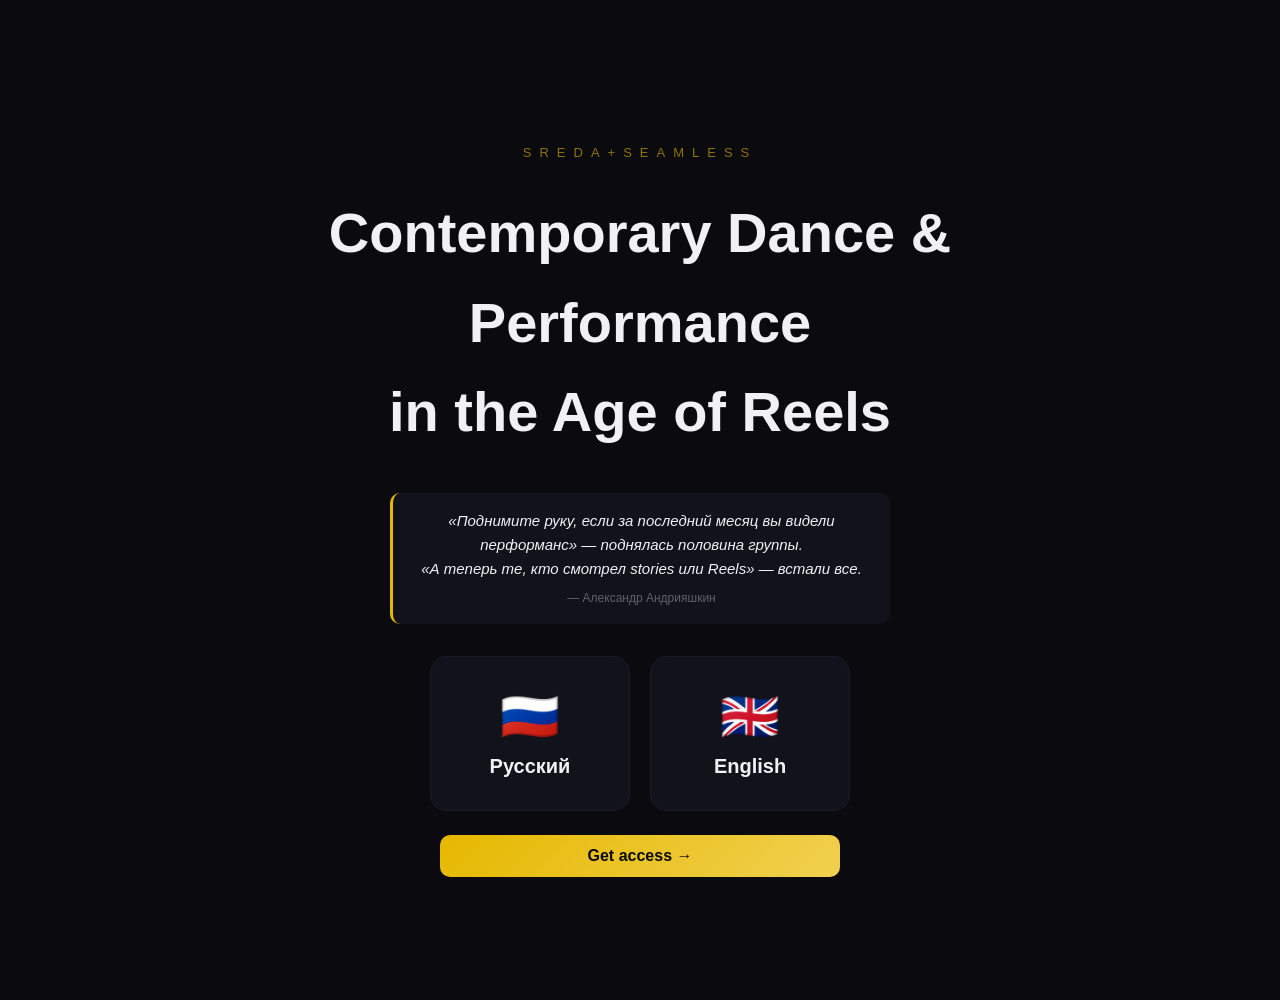
==== commit 7b3a230e: "Fix: remove form validation, simple submitEntry" ====
--- a/index.html
+++ b/index.html
@@ -109,53 +109,7 @@
       </button>
     </div>
 
-    <!-- Contact form -->
-    <div class="lang-form-block" style="margin-top:24px;max-width:400px;width:100%">
-      <div class="form-group">
-        <label id="entry-name-label" style="color:var(--text2);font-size:14px;margin-bottom:6px;display:block">Name</label>
-        <input type="text" id="entry-name" placeholder="" required style="padding:12px 16px;border:1px solid var(--bg3);border-radius:8px;background:var(--bg2);color:var(--text1);font-size:16px;width:100%">
-      </div>
-      <div class="form-group">
-        <label id="entry-contact-label" style="color:var(--text2);font-size:14px;margin-bottom:6px;display:block">Контакт для связи</label>
-        <div class="contact-row" style="display:flex;gap:10px">
-          <select id="entry-contact-type" style="width:140px;flex-shrink:0;padding:12px 12px;border:1px solid var(--bg3);border-radius:8px;background:var(--bg2);color:var(--text1);font-size:15px;appearance:none;-webkit-appearance:none">
-            <option value="telegram">Telegram</option>
-            <option value="whatsapp">WhatsApp</option>
-          </select>
-          <input type="text" id="entry-contact" placeholder="@username or +123456789" required style="flex:1;padding:12px 16px;border:1px solid var(--bg3);border-radius:8px;background:var(--bg2);color:var(--text1);font-size:16px">
-        </div>
-      </div>
-      <div class="form-group">
-        <label id="entry-country-label" style="color:var(--text2);font-size:14px;margin-bottom:6px;display:block">Country</label>
-        <select id="entry-country" style="padding:12px 40px 12px 16px;border:1px solid var(--bg3);border-radius:8px;background:var(--bg2);color:var(--text1);font-size:16px;width:100%;-webkit-appearance:none;appearance:none">
-          <option value="">—</option>
-          <option value="AF">Afghanistan</option><option value="AL">Albania</option><option value="DZ">Algeria</option><option value="AD">Andorra</option><option value="AO">Angola</option><option value="AG">Antigua & Barbuda</option><option value="AR">Argentina</option><option value="AM">Armenia</option><option value="AU">Australia</option><option value="AT">Austria</option><option value="AZ">Azerbaijan</option>
-          <option value="BS">Bahamas</option><option value="BH">Bahrain</option><option value="BD">Bangladesh</option><option value="BB">Barbados</option><option value="BY">Belarus</option><option value="BE">Belgium</option><option value="BZ">Belize</option><option value="BJ">Benin</option><option value="BT">Bhutan</option><option value="BO">Bolivia</option><option value="BA">Bosnia & Herzegovina</option><option value="BW">Botswana</option><option value="BR">Brazil</option><option value="BN">Brunei</option><option value="BG">Bulgaria</option><option value="BF">Burkina Faso</option><option value="BI">Burundi</option>
-          <option value="KH">Cambodia</option><option value="CM">Cameroon</option><option value="CA">Canada</option><option value="CV">Cape Verde</option><option value="CF">Central African Republic</option><option value="TD">Chad</option><option value="CL">Chile</option><option value="CN">China</option><option value="CO">Colombia</option><option value="KM">Comoros</option><option value="CG">Congo</option><option value="CD">Congo (DRC)</option><option value="CR">Costa Rica</option><option value="HR">Croatia</option><option value="CU">Cuba</option><option value="CY">Cyprus</option><option value="CZ">Czech Republic</option>
-          <option value="DK">Denmark</option><option value="DJ">Djibouti</option><option value="DM">Dominica</option><option value="DO">Dominican Republic</option>
-          <option value="EC">Ecuador</option><option value="EG">Egypt</option><option value="SV">El Salvador</option><option value="GQ">Equatorial Guinea</option><option value="ER">Eritrea</option><option value="EE">Estonia</option><option value="SZ">Eswatini</option><option value="ET">Ethiopia</option>
-          <option value="FJ">Fiji</option><option value="FI">Finland</option><option value="FR">France</option>
-          <option value="GA">Gabon</option><option value="GM">Gambia</option><option value="GE">Georgia</option><option value="DE">Germany</option><option value="GH">Ghana</option><option value="GR">Greece</option><option value="GD">Grenada</option><option value="GT">Guatemala</option><option value="GN">Guinea</option><option value="GW">Guinea-Bissau</option><option value="GY">Guyana</option>
-          <option value="HT">Haiti</option><option value="HN">Honduras</option><option value="HU">Hungary</option>
-          <option value="IS">Iceland</option><option value="IN">India</option><option value="ID">Indonesia</option><option value="IR">Iran</option><option value="IQ">Iraq</option><option value="IE">Ireland</option><option value="IL">Israel</option><option value="IT">Italy</option>
-          <option value="JM">Jamaica</option><option value="JP">Japan</option><option value="JO">Jordan</option>
-          <option value="KZ">Kazakhstan</option><option value="KE">Kenya</option><option value="KI">Kiribati</option><option value="KW">Kuwait</option><option value="KG">Kyrgyzstan</option>
-          <option value="LA">Laos</option><option value="LV">Latvia</option><option value="LB">Lebanon</option><option value="LS">Lesotho</option><option value="LR">Liberia</option><option value="LY">Libya</option><option value="LI">Liechtenstein</option><option value="LT">Lithuania</option><option value="LU">Luxembourg</option>
-          <option value="MG">Madagascar</option><option value="MW">Malawi</option><option value="MY">Malaysia</option><option value="MV">Maldives</option><option value="ML">Mali</option><option value="MT">Malta</option><option value="MH">Marshall Islands</option><option value="MR">Mauritania</option><option value="MU">Mauritius</option><option value="MX">Mexico</option><option value="FM">Micronesia</option><option value="MD">Moldova</option><option value="MC">Monaco</option><option value="MN">Mongolia</option><option value="ME">Montenegro</option><option value="MA">Morocco</option><option value="MZ">Mozambique</option><option value="MM">Myanmar</option>
-          <option value="NA">Namibia</option><option value="NR">Nauru</option><option value="NP">Nepal</option><option value="NL">Netherlands</option><option value="NZ">New Zealand</option><option value="NI">Nicaragua</option><option value="NE">Niger</option><option value="NG">Nigeria</option><option value="KP">North Korea</option><option value="MK">North Macedonia</option><option value="NO">Norway</option>
-          <option value="OM">Oman</option>
-          <option value="PK">Pakistan</option><option value="PW">Palau</option><option value="PS">Palestine</option><option value="PA">Panama</option><option value="PG">Papua New Guinea</option><option value="PY">Paraguay</option><option value="PE">Peru</option><option value="PH">Philippines</option><option value="PL">Poland</option><option value="PT">Portugal</option>
-          <option value="QA">Qatar</option>
-          <option value="RO">Romania</option><option value="RU">Russia</option><option value="RW">Rwanda</option>
-          <option value="KN">Saint Kitts & Nevis</option><option value="LC">Saint Lucia</option><option value="VC">Saint Vincent & Grenadines</option><option value="WS">Samoa</option><option value="SM">San Marino</option><option value="ST">Sao Tome & Principe</option><option value="SA">Saudi Arabia</option><option value="SN">Senegal</option><option value="RS">Serbia</option><option value="SC">Seychelles</option><option value="SL">Sierra Leone</option><option value="SG">Singapore</option><option value="SK">Slovakia</option><option value="SI">Slovenia</option><option value="SB">Solomon Islands</option><option value="SO">Somalia</option><option value="ZA">South Africa</option><option value="KR">South Korea</option><option value="SS">South Sudan</option><option value="ES">Spain</option><option value="LK">Sri Lanka</option><option value="SD">Sudan</option><option value="SR">Suriname</option><option value="SE">Sweden</option><option value="CH">Switzerland</option><option value="SY">Syria</option>
-          <option value="TW">Taiwan</option><option value="TJ">Tajikistan</option><option value="TZ">Tanzania</option><option value="TH">Thailand</option><option value="TL">Timor-Leste</option><option value="TG">Togo</option><option value="TO">Tonga</option><option value="TT">Trinidad & Tobago</option><option value="TN">Tunisia</option><option value="TR">Turkey</option><option value="TM">Turkmenistan</option><option value="TV">Tuvalu</option>
-          <option value="UG">Uganda</option><option value="UA">Ukraine</option><option value="AE">United Arab Emirates</option><option value="GB">United Kingdom</option><option value="US">United States</option><option value="UY">Uruguay</option><option value="UZ">Uzbekistan</option>
-          <option value="VU">Vanuatu</option><option value="VA">Vatican City</option><option value="VE">Venezuela</option><option value="VN">Vietnam</option>
-          <option value="YE">Yemen</option>
-          <option value="ZM">Zambia</option><option value="ZW">Zimbabwe</option>
-        </select>
-      </div>
-      <button class="btn-primary" onclick="submitEntry()" id="btn-entry-submit" type="button" style="padding:12px 24px;width:100%;margin-top:8px">Get access →</button>
+      <button class="btn-primary" onclick="submitEntry()" id="btn-entry-submit" type="button" style="padding:12px 24px;width:100%;margin-top:24px;max-width:400px">Get access →</button>
     </div>
   </div>
 </section>
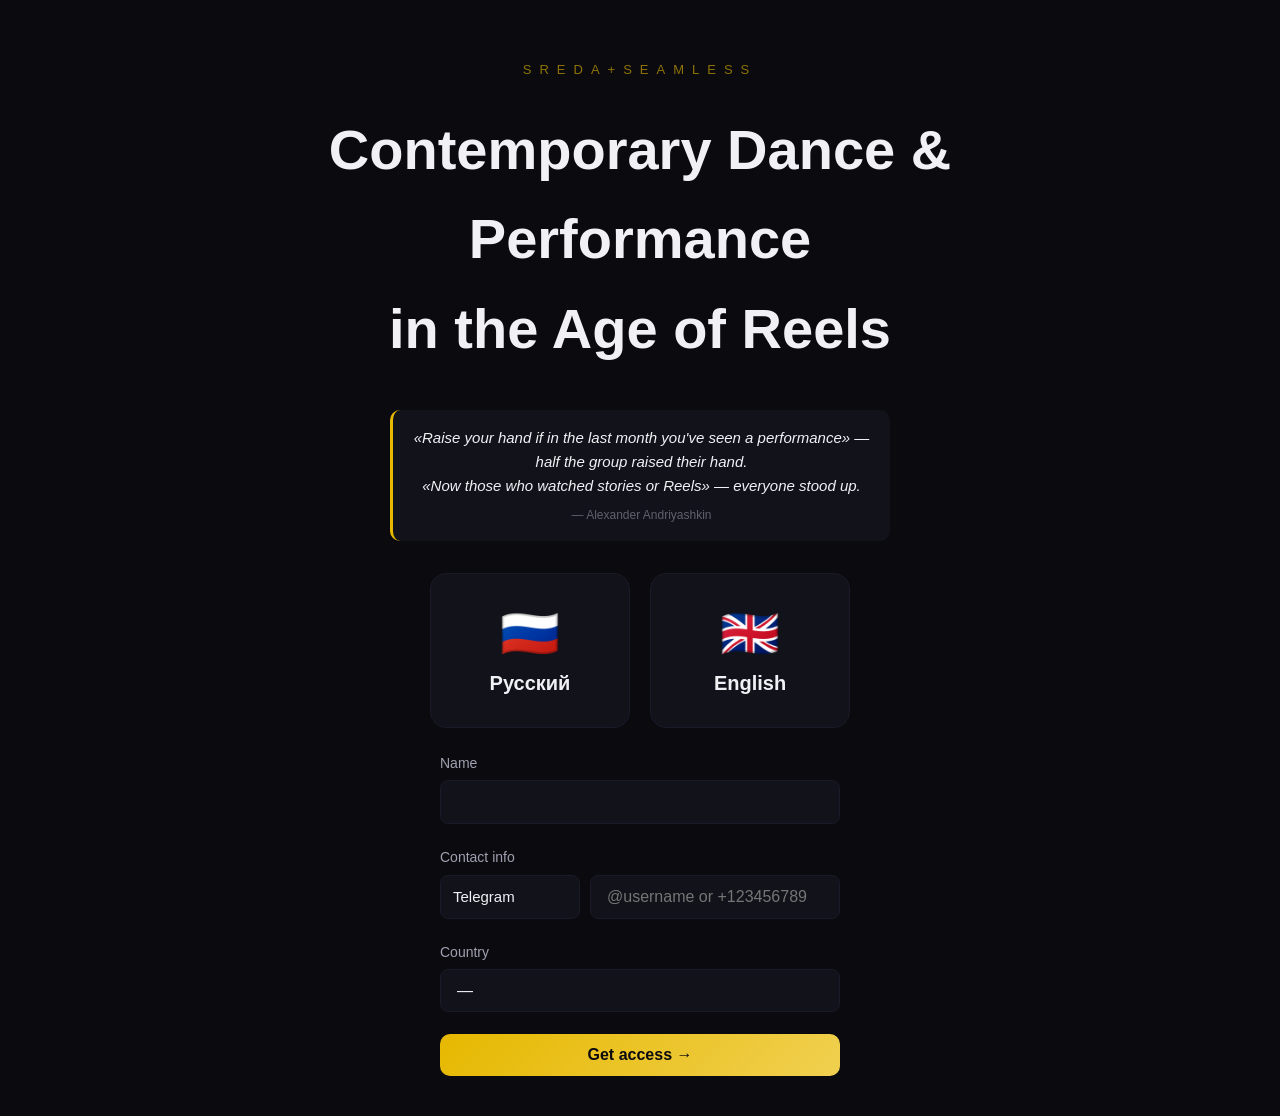
==== commit bdfe16f6: "Revert to stable backup" ====
--- a/index.html
+++ b/index.html
@@ -109,7 +109,53 @@
       </button>
     </div>
 
-      <button class="btn-primary" onclick="submitEntry()" id="btn-entry-submit" type="button" style="padding:12px 24px;width:100%;margin-top:24px;max-width:400px">Get access →</button>
+    <!-- Contact form -->
+    <div class="lang-form-block" style="margin-top:24px;max-width:400px;width:100%">
+      <div class="form-group">
+        <label id="entry-name-label" style="color:var(--text2);font-size:14px;margin-bottom:6px;display:block">Name</label>
+        <input type="text" id="entry-name" placeholder="" required style="padding:12px 16px;border:1px solid var(--bg3);border-radius:8px;background:var(--bg2);color:var(--text1);font-size:16px;width:100%">
+      </div>
+      <div class="form-group">
+        <label id="entry-contact-label" style="color:var(--text2);font-size:14px;margin-bottom:6px;display:block">Контакт для связи</label>
+        <div class="contact-row" style="display:flex;gap:10px">
+          <select id="entry-contact-type" style="width:140px;flex-shrink:0;padding:12px 12px;border:1px solid var(--bg3);border-radius:8px;background:var(--bg2);color:var(--text1);font-size:15px;appearance:none;-webkit-appearance:none">
+            <option value="telegram">Telegram</option>
+            <option value="whatsapp">WhatsApp</option>
+          </select>
+          <input type="text" id="entry-contact" placeholder="@username or +123456789" required style="flex:1;padding:12px 16px;border:1px solid var(--bg3);border-radius:8px;background:var(--bg2);color:var(--text1);font-size:16px">
+        </div>
+      </div>
+      <div class="form-group">
+        <label id="entry-country-label" style="color:var(--text2);font-size:14px;margin-bottom:6px;display:block">Country</label>
+        <select id="entry-country" style="padding:12px 40px 12px 16px;border:1px solid var(--bg3);border-radius:8px;background:var(--bg2);color:var(--text1);font-size:16px;width:100%;-webkit-appearance:none;appearance:none">
+          <option value="">—</option>
+          <option value="AF">Afghanistan</option><option value="AL">Albania</option><option value="DZ">Algeria</option><option value="AD">Andorra</option><option value="AO">Angola</option><option value="AG">Antigua & Barbuda</option><option value="AR">Argentina</option><option value="AM">Armenia</option><option value="AU">Australia</option><option value="AT">Austria</option><option value="AZ">Azerbaijan</option>
+          <option value="BS">Bahamas</option><option value="BH">Bahrain</option><option value="BD">Bangladesh</option><option value="BB">Barbados</option><option value="BY">Belarus</option><option value="BE">Belgium</option><option value="BZ">Belize</option><option value="BJ">Benin</option><option value="BT">Bhutan</option><option value="BO">Bolivia</option><option value="BA">Bosnia & Herzegovina</option><option value="BW">Botswana</option><option value="BR">Brazil</option><option value="BN">Brunei</option><option value="BG">Bulgaria</option><option value="BF">Burkina Faso</option><option value="BI">Burundi</option>
+          <option value="KH">Cambodia</option><option value="CM">Cameroon</option><option value="CA">Canada</option><option value="CV">Cape Verde</option><option value="CF">Central African Republic</option><option value="TD">Chad</option><option value="CL">Chile</option><option value="CN">China</option><option value="CO">Colombia</option><option value="KM">Comoros</option><option value="CG">Congo</option><option value="CD">Congo (DRC)</option><option value="CR">Costa Rica</option><option value="HR">Croatia</option><option value="CU">Cuba</option><option value="CY">Cyprus</option><option value="CZ">Czech Republic</option>
+          <option value="DK">Denmark</option><option value="DJ">Djibouti</option><option value="DM">Dominica</option><option value="DO">Dominican Republic</option>
+          <option value="EC">Ecuador</option><option value="EG">Egypt</option><option value="SV">El Salvador</option><option value="GQ">Equatorial Guinea</option><option value="ER">Eritrea</option><option value="EE">Estonia</option><option value="SZ">Eswatini</option><option value="ET">Ethiopia</option>
+          <option value="FJ">Fiji</option><option value="FI">Finland</option><option value="FR">France</option>
+          <option value="GA">Gabon</option><option value="GM">Gambia</option><option value="GE">Georgia</option><option value="DE">Germany</option><option value="GH">Ghana</option><option value="GR">Greece</option><option value="GD">Grenada</option><option value="GT">Guatemala</option><option value="GN">Guinea</option><option value="GW">Guinea-Bissau</option><option value="GY">Guyana</option>
+          <option value="HT">Haiti</option><option value="HN">Honduras</option><option value="HU">Hungary</option>
+          <option value="IS">Iceland</option><option value="IN">India</option><option value="ID">Indonesia</option><option value="IR">Iran</option><option value="IQ">Iraq</option><option value="IE">Ireland</option><option value="IL">Israel</option><option value="IT">Italy</option>
+          <option value="JM">Jamaica</option><option value="JP">Japan</option><option value="JO">Jordan</option>
+          <option value="KZ">Kazakhstan</option><option value="KE">Kenya</option><option value="KI">Kiribati</option><option value="KW">Kuwait</option><option value="KG">Kyrgyzstan</option>
+          <option value="LA">Laos</option><option value="LV">Latvia</option><option value="LB">Lebanon</option><option value="LS">Lesotho</option><option value="LR">Liberia</option><option value="LY">Libya</option><option value="LI">Liechtenstein</option><option value="LT">Lithuania</option><option value="LU">Luxembourg</option>
+          <option value="MG">Madagascar</option><option value="MW">Malawi</option><option value="MY">Malaysia</option><option value="MV">Maldives</option><option value="ML">Mali</option><option value="MT">Malta</option><option value="MH">Marshall Islands</option><option value="MR">Mauritania</option><option value="MU">Mauritius</option><option value="MX">Mexico</option><option value="FM">Micronesia</option><option value="MD">Moldova</option><option value="MC">Monaco</option><option value="MN">Mongolia</option><option value="ME">Montenegro</option><option value="MA">Morocco</option><option value="MZ">Mozambique</option><option value="MM">Myanmar</option>
+          <option value="NA">Namibia</option><option value="NR">Nauru</option><option value="NP">Nepal</option><option value="NL">Netherlands</option><option value="NZ">New Zealand</option><option value="NI">Nicaragua</option><option value="NE">Niger</option><option value="NG">Nigeria</option><option value="KP">North Korea</option><option value="MK">North Macedonia</option><option value="NO">Norway</option>
+          <option value="OM">Oman</option>
+          <option value="PK">Pakistan</option><option value="PW">Palau</option><option value="PS">Palestine</option><option value="PA">Panama</option><option value="PG">Papua New Guinea</option><option value="PY">Paraguay</option><option value="PE">Peru</option><option value="PH">Philippines</option><option value="PL">Poland</option><option value="PT">Portugal</option>
+          <option value="QA">Qatar</option>
+          <option value="RO">Romania</option><option value="RU">Russia</option><option value="RW">Rwanda</option>
+          <option value="KN">Saint Kitts & Nevis</option><option value="LC">Saint Lucia</option><option value="VC">Saint Vincent & Grenadines</option><option value="WS">Samoa</option><option value="SM">San Marino</option><option value="ST">Sao Tome & Principe</option><option value="SA">Saudi Arabia</option><option value="SN">Senegal</option><option value="RS">Serbia</option><option value="SC">Seychelles</option><option value="SL">Sierra Leone</option><option value="SG">Singapore</option><option value="SK">Slovakia</option><option value="SI">Slovenia</option><option value="SB">Solomon Islands</option><option value="SO">Somalia</option><option value="ZA">South Africa</option><option value="KR">South Korea</option><option value="SS">South Sudan</option><option value="ES">Spain</option><option value="LK">Sri Lanka</option><option value="SD">Sudan</option><option value="SR">Suriname</option><option value="SE">Sweden</option><option value="CH">Switzerland</option><option value="SY">Syria</option>
+          <option value="TW">Taiwan</option><option value="TJ">Tajikistan</option><option value="TZ">Tanzania</option><option value="TH">Thailand</option><option value="TL">Timor-Leste</option><option value="TG">Togo</option><option value="TO">Tonga</option><option value="TT">Trinidad & Tobago</option><option value="TN">Tunisia</option><option value="TR">Turkey</option><option value="TM">Turkmenistan</option><option value="TV">Tuvalu</option>
+          <option value="UG">Uganda</option><option value="UA">Ukraine</option><option value="AE">United Arab Emirates</option><option value="GB">United Kingdom</option><option value="US">United States</option><option value="UY">Uruguay</option><option value="UZ">Uzbekistan</option>
+          <option value="VU">Vanuatu</option><option value="VA">Vatican City</option><option value="VE">Venezuela</option><option value="VN">Vietnam</option>
+          <option value="YE">Yemen</option>
+          <option value="ZM">Zambia</option><option value="ZW">Zimbabwe</option>
+        </select>
+      </div>
+      <button class="btn-primary" onclick="submitEntry()" id="btn-entry-submit" type="button" style="padding:12px 24px;width:100%;margin-top:8px">Get access →</button>
     </div>
   </div>
 </section>
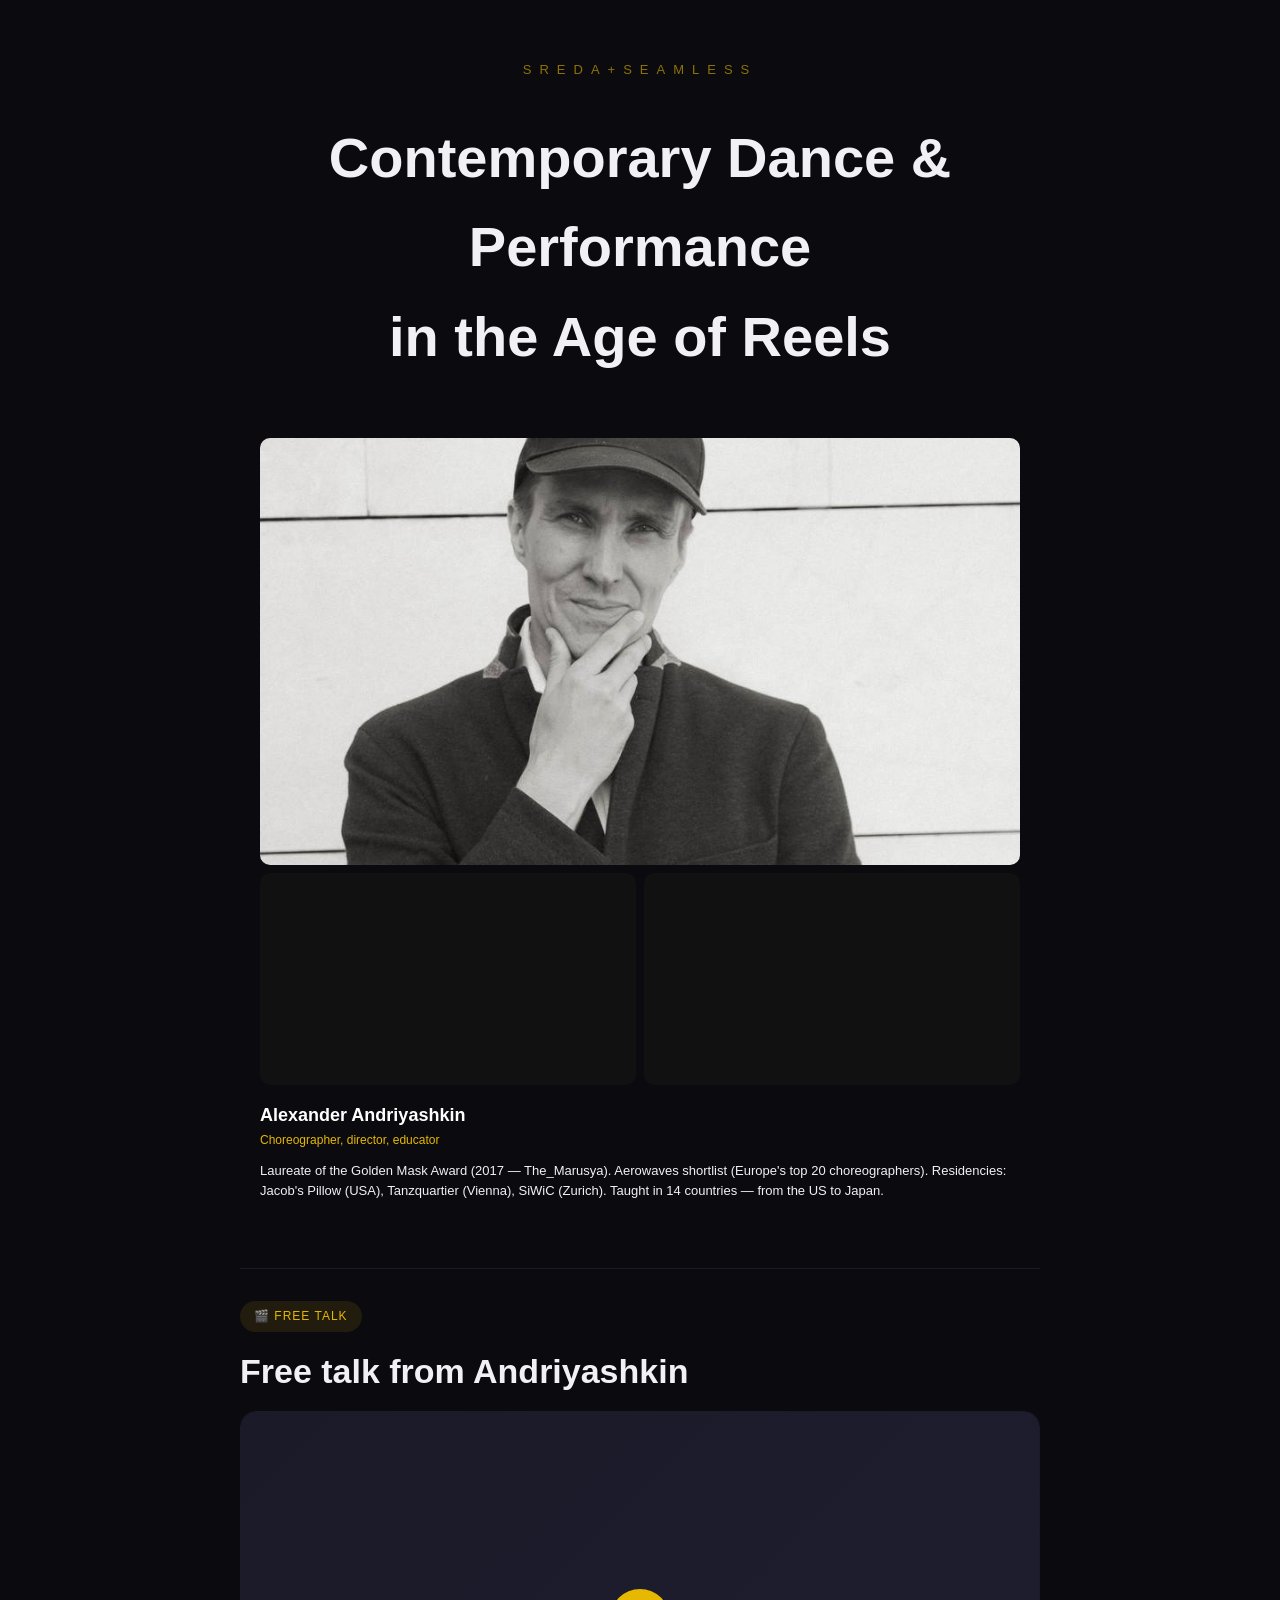
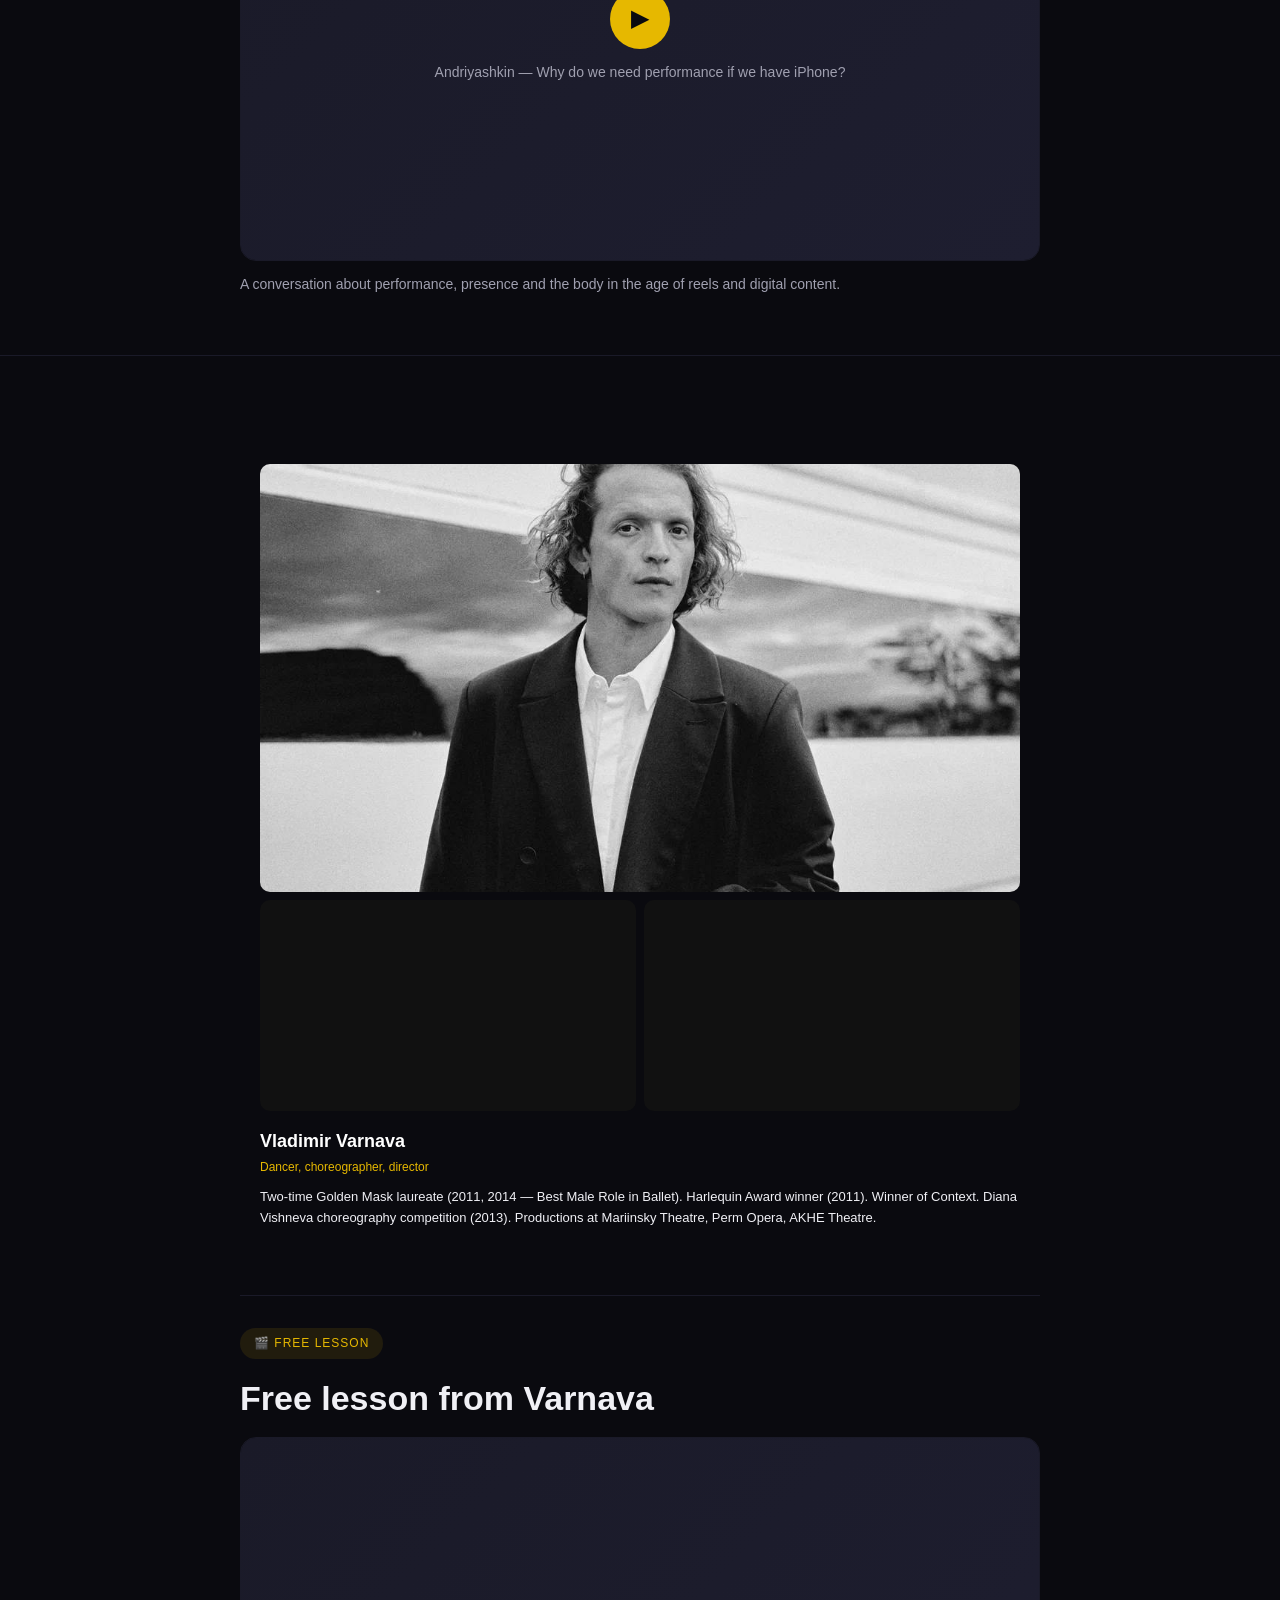
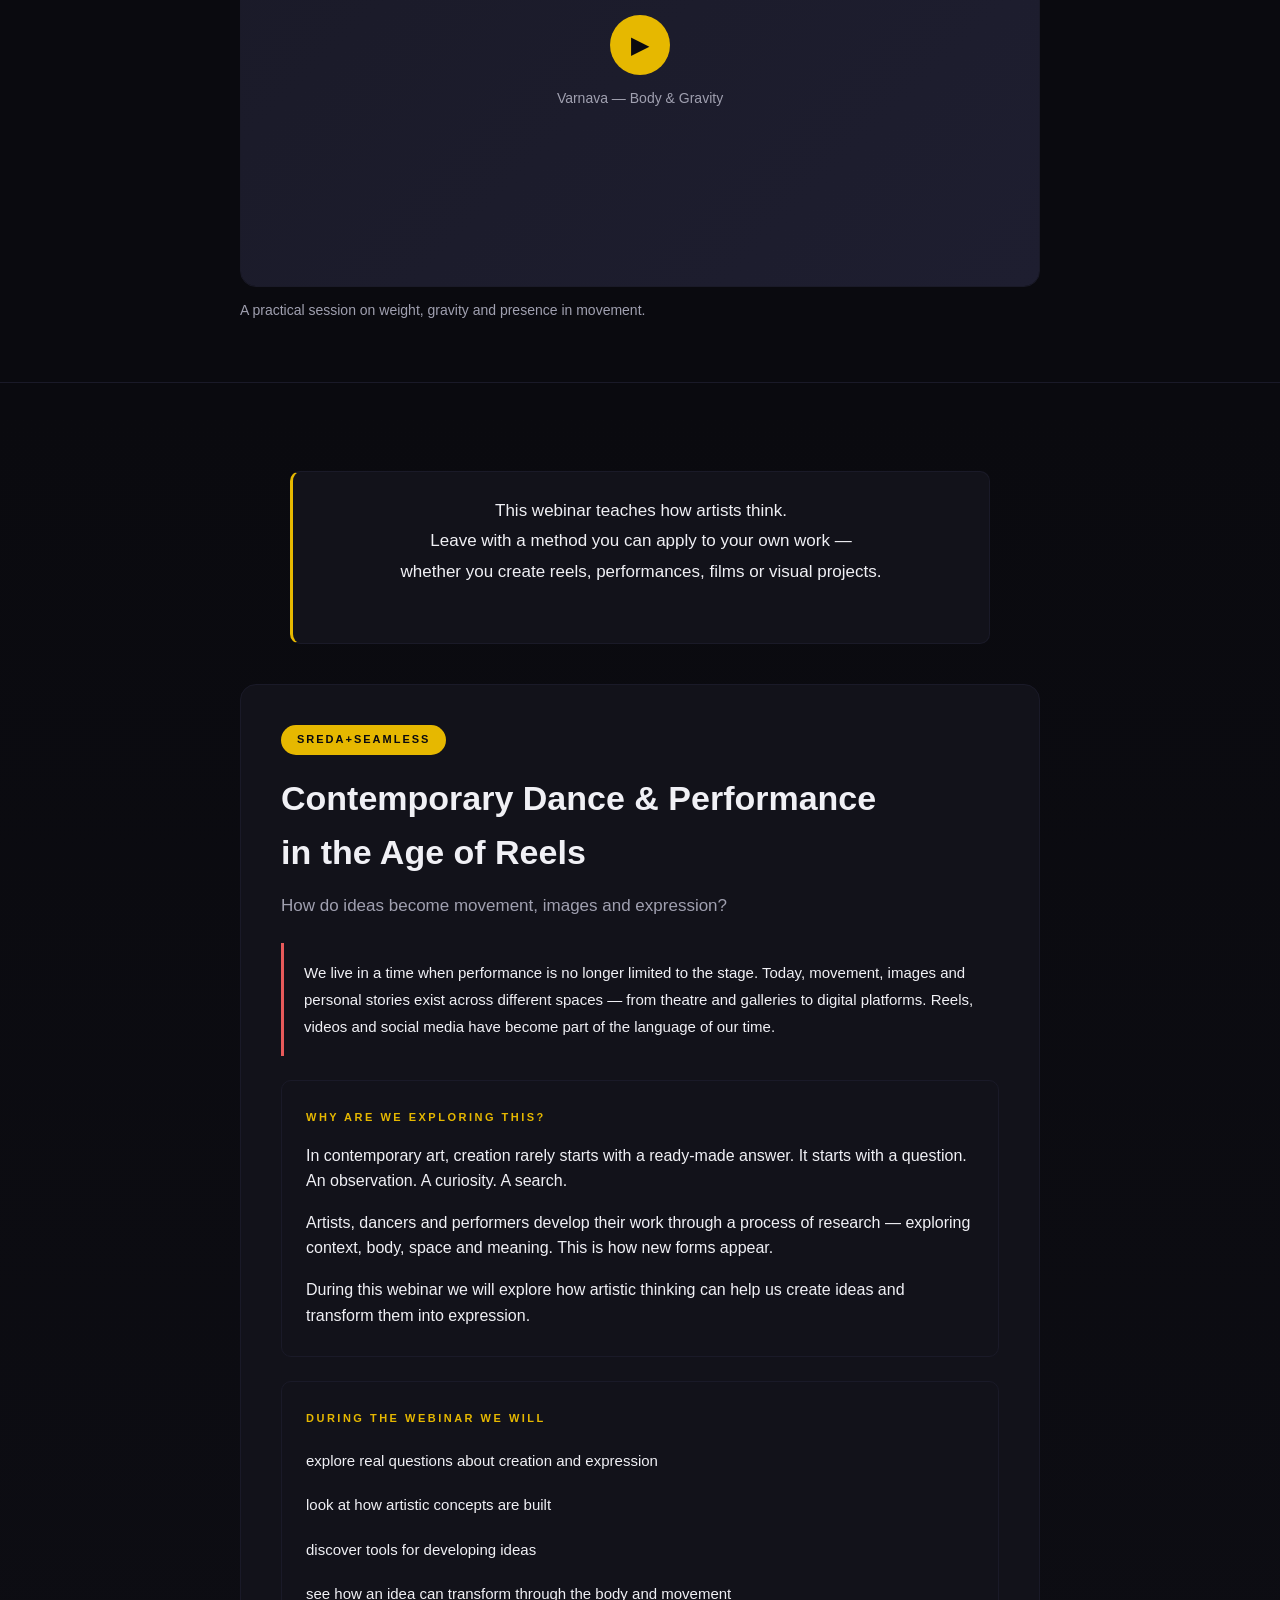
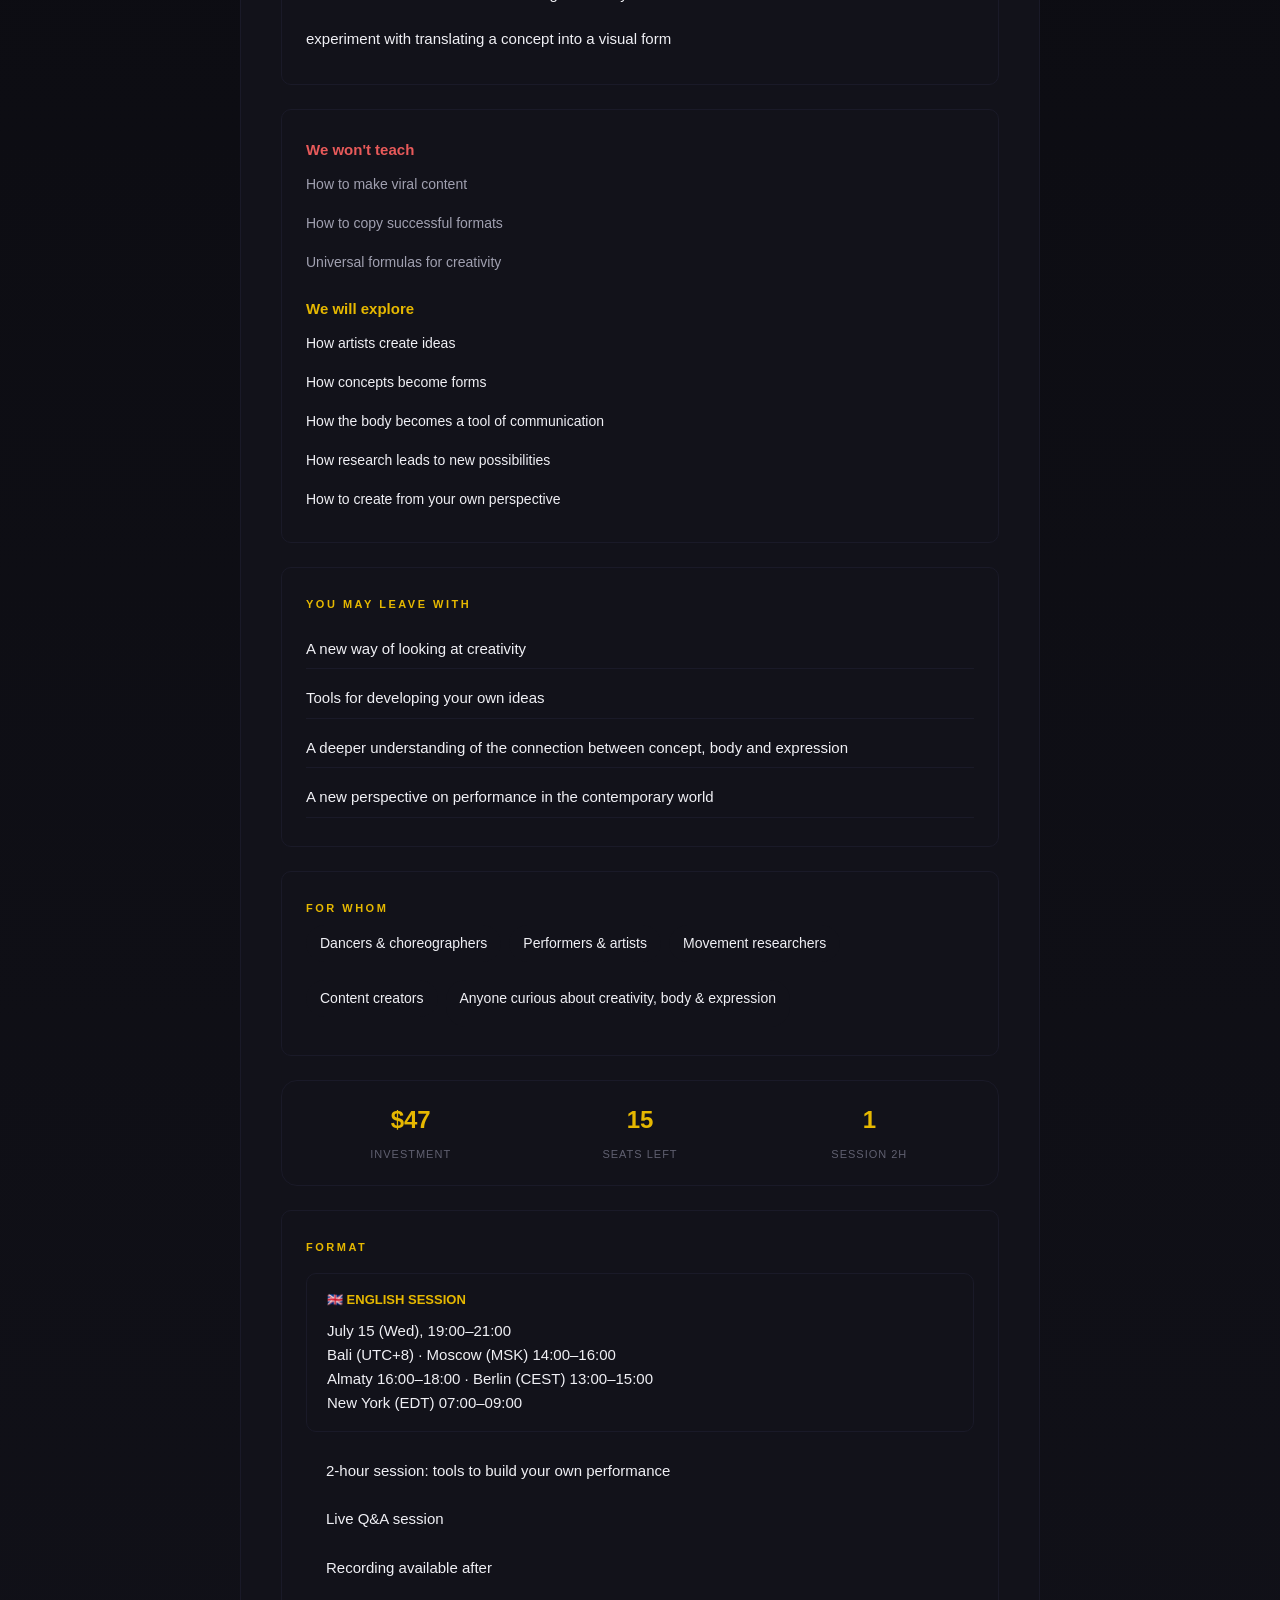
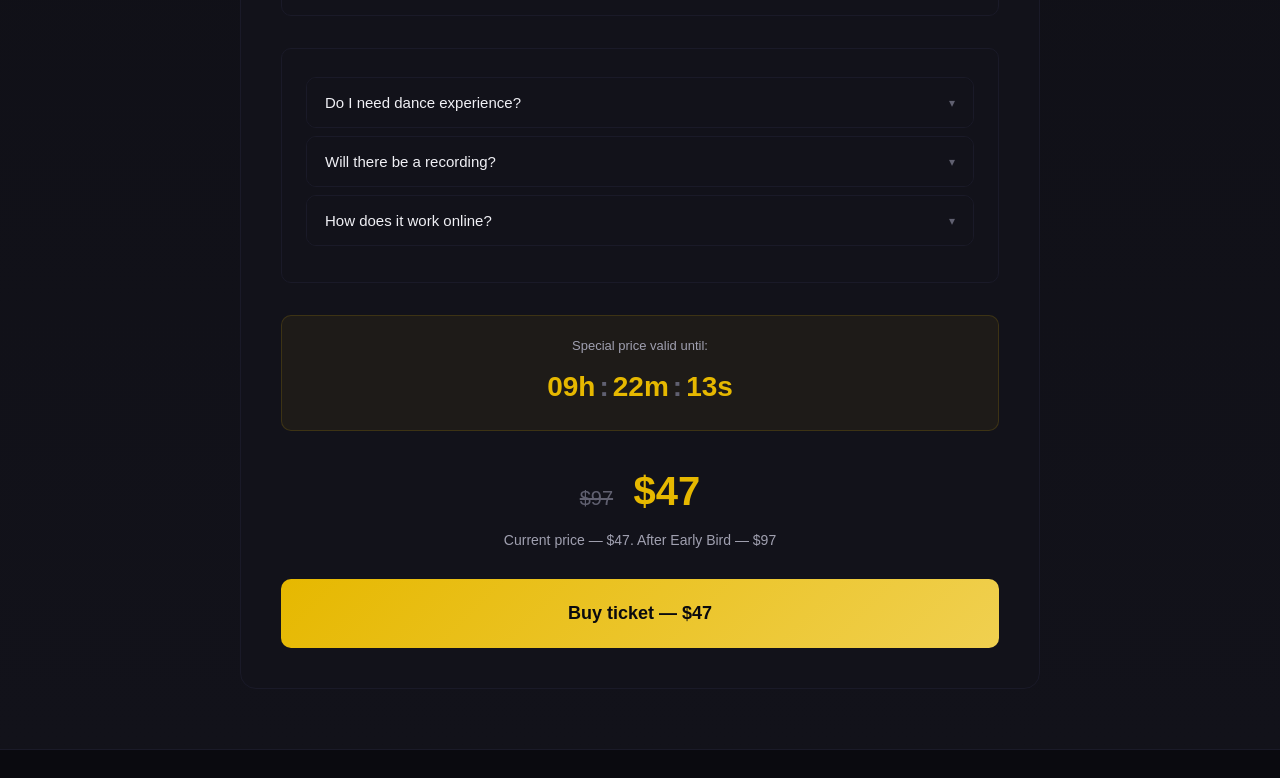
==== commit 6f298e9f: "EN only: remove RU content, language selector, entry form. Keep July 15 EN session only." ====
--- a/index.html
+++ b/index.html
@@ -4,9 +4,9 @@
 <meta charset="UTF-8">
 <meta name="viewport" content="width=device-width, initial-scale=1.0">
 <title>Contemporary Dance & Performance in the Age of Reels — sreda+seamless</title>
-<meta name="description" content="How do ideas become movement, images and expression? Free materials from Alexander Andriyashkin and Vladimir Varnava. Webinar July 7 & 15, 2026.">
+<meta name="description" content="How do ideas become movement, images and expression? Free materials from Alexander Andriyashkin and Vladimir Varnava. Webinar July 15, 2026.">
 <meta property="og:title" content="Contemporary Dance & Performance in the Age of Reels">
-<meta property="og:description" content="Free materials + webinar with Andriyashkin and Varnava. Online July 7 & 15.">
+<meta property="og:description" content="Free materials + webinar with Andriyashkin and Varnava. Online July 15.">
 <meta property="og:type" content="website">
 
 <!-- Google tag (gtag.js) -->
@@ -59,321 +59,203 @@
     })(window, document, "clarity", "script", "x8wt6ca1ab");
 </script>
 
-<!-- Supabase fetch helper -->
-<script>
-async function saveToSupabase(data) {
-  try {
-    const payload = { ...data, timestamp: new Date().toISOString() };
-    await fetch('https://tmdnqsdzpodqnpzndbqr.supabase.co/rest/v1/webinar_signups', {
-      method: 'POST',
-      headers: {
-        'Content-Type': 'application/json',
-        'apikey': 'eyJhbGciOiJIUzI1NiIsInR5cCI6IkpXVCJ9.eyJpc3MiOiJzdXBhYmFzZSIsInJlZiI6InRtZG5xc2R6cG9kcW5wem5kYnFyIiwicm9sZSI6ImFub24iLCJpYXQiOjE3NTAzMTEyMTMsImV4cCI6MjA2NTg4NzIxM30.VjFEPkYGsWqBjtCwzK3p9fASOG3X7yRGuH6Nc5v5SJc',
-        'Prefer': 'return=minimal'
-      },
-      body: JSON.stringify(payload)
-    });
-    return true;
-  } catch(e) {
-    console.warn('Supabase save failed:', e);
-    return false;
-  }
-}
-</script>
-
 <link rel="stylesheet" href="assets/css/style.css">
 </head>
 <body>
 
-<!-- ===== ENTRY SECTION: Language + Contact ===== -->
-<section id="section-entry" class="entry-section">
-  <div class="container center">
-    <div class="logo">sreda+seamless</div>
-    <h1 id="glitch-title" class="glitch" data-text="Contemporary Dance & Performance
-in the Age of Reels">Contemporary Dance &amp; Performance<br>in the Age of Reels</h1>
-    
-    <!-- Quote -->
-    <div class="quote-block" style="max-width:500px;margin:0 auto 32px;text-align:center;padding:16px 20px;border-left:3px solid var(--accent);background:var(--bg2);border-radius:var(--radius-sm)">
-      <p id="lang-quote" style="font-size:15px;font-style:italic;color:var(--text);line-height:1.6">«Поднимите руку, если за последний месяц вы видели перформанс» — поднялась половина группы.<br>«А теперь те, кто смотрел stories или Reels» — встали все.</p>
-      <p id="lang-quote-author" style="font-size:12px;color:var(--text3);margin-top:8px">— Александр Андрияшкин</p>
-    </div>
-
-    <div class="lang-buttons">
-      <button class="lang-btn" data-lang="ru" onclick="setLang('ru')">
-        <span class="lang-icon">🇷🇺</span>
-        <span class="lang-name">Русский</span>
-      </button>
-      <button class="lang-btn" data-lang="en" onclick="setLang('en')">
-        <span class="lang-icon">🇬🇧</span>
-        <span class="lang-name">English</span>
-      </button>
-    </div>
-
-    <!-- Contact form -->
-    <div class="lang-form-block" style="margin-top:24px;max-width:400px;width:100%">
-      <div class="form-group">
-        <label id="entry-name-label" style="color:var(--text2);font-size:14px;margin-bottom:6px;display:block">Name</label>
-        <input type="text" id="entry-name" placeholder="" required style="padding:12px 16px;border:1px solid var(--bg3);border-radius:8px;background:var(--bg2);color:var(--text1);font-size:16px;width:100%">
-      </div>
-      <div class="form-group">
-        <label id="entry-contact-label" style="color:var(--text2);font-size:14px;margin-bottom:6px;display:block">Контакт для связи</label>
-        <div class="contact-row" style="display:flex;gap:10px">
-          <select id="entry-contact-type" style="width:140px;flex-shrink:0;padding:12px 12px;border:1px solid var(--bg3);border-radius:8px;background:var(--bg2);color:var(--text1);font-size:15px;appearance:none;-webkit-appearance:none">
-            <option value="telegram">Telegram</option>
-            <option value="whatsapp">WhatsApp</option>
-          </select>
-          <input type="text" id="entry-contact" placeholder="@username or +123456789" required style="flex:1;padding:12px 16px;border:1px solid var(--bg3);border-radius:8px;background:var(--bg2);color:var(--text1);font-size:16px">
-        </div>
-      </div>
-      <div class="form-group">
-        <label id="entry-country-label" style="color:var(--text2);font-size:14px;margin-bottom:6px;display:block">Country</label>
-        <select id="entry-country" style="padding:12px 40px 12px 16px;border:1px solid var(--bg3);border-radius:8px;background:var(--bg2);color:var(--text1);font-size:16px;width:100%;-webkit-appearance:none;appearance:none">
-          <option value="">—</option>
-          <option value="AF">Afghanistan</option><option value="AL">Albania</option><option value="DZ">Algeria</option><option value="AD">Andorra</option><option value="AO">Angola</option><option value="AG">Antigua & Barbuda</option><option value="AR">Argentina</option><option value="AM">Armenia</option><option value="AU">Australia</option><option value="AT">Austria</option><option value="AZ">Azerbaijan</option>
-          <option value="BS">Bahamas</option><option value="BH">Bahrain</option><option value="BD">Bangladesh</option><option value="BB">Barbados</option><option value="BY">Belarus</option><option value="BE">Belgium</option><option value="BZ">Belize</option><option value="BJ">Benin</option><option value="BT">Bhutan</option><option value="BO">Bolivia</option><option value="BA">Bosnia & Herzegovina</option><option value="BW">Botswana</option><option value="BR">Brazil</option><option value="BN">Brunei</option><option value="BG">Bulgaria</option><option value="BF">Burkina Faso</option><option value="BI">Burundi</option>
-          <option value="KH">Cambodia</option><option value="CM">Cameroon</option><option value="CA">Canada</option><option value="CV">Cape Verde</option><option value="CF">Central African Republic</option><option value="TD">Chad</option><option value="CL">Chile</option><option value="CN">China</option><option value="CO">Colombia</option><option value="KM">Comoros</option><option value="CG">Congo</option><option value="CD">Congo (DRC)</option><option value="CR">Costa Rica</option><option value="HR">Croatia</option><option value="CU">Cuba</option><option value="CY">Cyprus</option><option value="CZ">Czech Republic</option>
-          <option value="DK">Denmark</option><option value="DJ">Djibouti</option><option value="DM">Dominica</option><option value="DO">Dominican Republic</option>
-          <option value="EC">Ecuador</option><option value="EG">Egypt</option><option value="SV">El Salvador</option><option value="GQ">Equatorial Guinea</option><option value="ER">Eritrea</option><option value="EE">Estonia</option><option value="SZ">Eswatini</option><option value="ET">Ethiopia</option>
-          <option value="FJ">Fiji</option><option value="FI">Finland</option><option value="FR">France</option>
-          <option value="GA">Gabon</option><option value="GM">Gambia</option><option value="GE">Georgia</option><option value="DE">Germany</option><option value="GH">Ghana</option><option value="GR">Greece</option><option value="GD">Grenada</option><option value="GT">Guatemala</option><option value="GN">Guinea</option><option value="GW">Guinea-Bissau</option><option value="GY">Guyana</option>
-          <option value="HT">Haiti</option><option value="HN">Honduras</option><option value="HU">Hungary</option>
-          <option value="IS">Iceland</option><option value="IN">India</option><option value="ID">Indonesia</option><option value="IR">Iran</option><option value="IQ">Iraq</option><option value="IE">Ireland</option><option value="IL">Israel</option><option value="IT">Italy</option>
-          <option value="JM">Jamaica</option><option value="JP">Japan</option><option value="JO">Jordan</option>
-          <option value="KZ">Kazakhstan</option><option value="KE">Kenya</option><option value="KI">Kiribati</option><option value="KW">Kuwait</option><option value="KG">Kyrgyzstan</option>
-          <option value="LA">Laos</option><option value="LV">Latvia</option><option value="LB">Lebanon</option><option value="LS">Lesotho</option><option value="LR">Liberia</option><option value="LY">Libya</option><option value="LI">Liechtenstein</option><option value="LT">Lithuania</option><option value="LU">Luxembourg</option>
-          <option value="MG">Madagascar</option><option value="MW">Malawi</option><option value="MY">Malaysia</option><option value="MV">Maldives</option><option value="ML">Mali</option><option value="MT">Malta</option><option value="MH">Marshall Islands</option><option value="MR">Mauritania</option><option value="MU">Mauritius</option><option value="MX">Mexico</option><option value="FM">Micronesia</option><option value="MD">Moldova</option><option value="MC">Monaco</option><option value="MN">Mongolia</option><option value="ME">Montenegro</option><option value="MA">Morocco</option><option value="MZ">Mozambique</option><option value="MM">Myanmar</option>
-          <option value="NA">Namibia</option><option value="NR">Nauru</option><option value="NP">Nepal</option><option value="NL">Netherlands</option><option value="NZ">New Zealand</option><option value="NI">Nicaragua</option><option value="NE">Niger</option><option value="NG">Nigeria</option><option value="KP">North Korea</option><option value="MK">North Macedonia</option><option value="NO">Norway</option>
-          <option value="OM">Oman</option>
-          <option value="PK">Pakistan</option><option value="PW">Palau</option><option value="PS">Palestine</option><option value="PA">Panama</option><option value="PG">Papua New Guinea</option><option value="PY">Paraguay</option><option value="PE">Peru</option><option value="PH">Philippines</option><option value="PL">Poland</option><option value="PT">Portugal</option>
-          <option value="QA">Qatar</option>
-          <option value="RO">Romania</option><option value="RU">Russia</option><option value="RW">Rwanda</option>
-          <option value="KN">Saint Kitts & Nevis</option><option value="LC">Saint Lucia</option><option value="VC">Saint Vincent & Grenadines</option><option value="WS">Samoa</option><option value="SM">San Marino</option><option value="ST">Sao Tome & Principe</option><option value="SA">Saudi Arabia</option><option value="SN">Senegal</option><option value="RS">Serbia</option><option value="SC">Seychelles</option><option value="SL">Sierra Leone</option><option value="SG">Singapore</option><option value="SK">Slovakia</option><option value="SI">Slovenia</option><option value="SB">Solomon Islands</option><option value="SO">Somalia</option><option value="ZA">South Africa</option><option value="KR">South Korea</option><option value="SS">South Sudan</option><option value="ES">Spain</option><option value="LK">Sri Lanka</option><option value="SD">Sudan</option><option value="SR">Suriname</option><option value="SE">Sweden</option><option value="CH">Switzerland</option><option value="SY">Syria</option>
-          <option value="TW">Taiwan</option><option value="TJ">Tajikistan</option><option value="TZ">Tanzania</option><option value="TH">Thailand</option><option value="TL">Timor-Leste</option><option value="TG">Togo</option><option value="TO">Tonga</option><option value="TT">Trinidad & Tobago</option><option value="TN">Tunisia</option><option value="TR">Turkey</option><option value="TM">Turkmenistan</option><option value="TV">Tuvalu</option>
-          <option value="UG">Uganda</option><option value="UA">Ukraine</option><option value="AE">United Arab Emirates</option><option value="GB">United Kingdom</option><option value="US">United States</option><option value="UY">Uruguay</option><option value="UZ">Uzbekistan</option>
-          <option value="VU">Vanuatu</option><option value="VA">Vatican City</option><option value="VE">Venezuela</option><option value="VN">Vietnam</option>
-          <option value="YE">Yemen</option>
-          <option value="ZM">Zambia</option><option value="ZW">Zimbabwe</option>
-        </select>
-      </div>
-      <button class="btn-primary" onclick="submitEntry()" id="btn-entry-submit" type="button" style="padding:12px 24px;width:100%;margin-top:8px">Get access →</button>
+<!-- ===== SECTION: ANDRIYASHKIN ===== -->
+<section class="content-section">
+  <div class="container">
+    <div class="logo" style="text-align:center;margin-bottom:32px">sreda+seamless</div>
+    <h1 id="glitch-title" class="glitch" data-text="Contemporary Dance & Performance in the Age of Reels">Contemporary Dance &amp; Performance<br>in the Age of Reels</h1>
+
+    <div class="teacher-card">
+      <div class="teacher-media-grid">
+        <img class="teacher-clip span-2" src="assets/images/andriyashkin_photo_01.jpg" alt="Andriyashkin" loading="lazy">
+        <video class="teacher-clip" src="assets/images/andriyashkin_01.mp4" muted loop playsinline preload="metadata" onclick="this.paused?this.play():this.pause()"></video>
+        <video class="teacher-clip" src="assets/images/andriyashkin_02.mp4" muted loop playsinline preload="metadata" onclick="this.paused?this.play():this.pause()"></video>
+      </div>
+      <div class="teacher-name">Alexander Andriyashkin</div>
+      <div class="teacher-role">Choreographer, director, educator</div>
+      <p class="teacher-bio">Laureate of the Golden Mask Award (2017 — The_Marusya). Aerowaves shortlist (Europe's top 20 choreographers). Residencies: Jacob's Pillow (USA), Tanzquartier (Vienna), SiWiC (Zurich). Taught in 14 countries — from the US to Japan.</p>
+    </div>
+
+    <div class="free-material-block">
+      <div class="material-chip">🎬 Free talk</div>
+      <h2 class="content-title">Free talk from Andriyashkin</h2>
+      <div class="video-container" id="video-1-container">
+        <div class="video-placeholder" id="v1-placeholder" onclick="playVideo(1)">
+          <div class="play-icon">▶</div>
+          <span class="vl">Andriyashkin — Why do we need performance if we have iPhone?</span>
+        </div>
+      </div>
+      <p class="content-text" style="margin-top:12px;color:var(--text2);font-size:14px">A conversation about performance, presence and the body in the age of reels and digital content.</p>
     </div>
   </div>
 </section>
 
-<!-- ===== CONTENT WRAPPER (shown after submit) ===== -->
-<div id="content-wrapper" class="content-wrapper hidden">
-
-  <!-- ===== SECTION: ANDRIYASHKIN ===== -->
-  <section class="content-section">
-    <div class="container">
-      <div class="teacher-card">
-        <div class="teacher-media-grid">
-          <img class="teacher-clip span-2" src="assets/images/andriyashkin_photo_01.jpg" alt="Andriyashkin" loading="lazy">
-          <video class="teacher-clip" src="assets/images/andriyashkin_01.mp4" muted loop playsinline preload="metadata" onclick="this.paused?this.play():this.pause()"></video>
-          <video class="teacher-clip" src="assets/images/andriyashkin_02.mp4" muted loop playsinline preload="metadata" onclick="this.paused?this.play():this.pause()"></video>
-        </div>
-        <div class="teacher-name" id="teacher-1-name">Александр Андрияшкин</div>
-        <div class="teacher-role" id="teacher-1-role">Хореограф, режиссёр, педагог</div>
-        <p class="teacher-bio" id="teacher-1-bio">Лауреат «Золотой Маски» (премия 2017 — спектакль The_Marusya). Шортлист Aerowaves (топ-20 хореографов Европы). Резиденции: Jacob's Pillow (США), Tanzquartier (Вена), SiWiC (Цюрих). Преподавал в 14 странах — от США до Японии.</p>
-      </div>
-
-      <div class="free-material-block">
-        <div class="material-chip" id="material-1-chip">🎬 Бесплатная лекция</div>
-        <h2 class="content-title" id="content-1-title">Бесплатная лекция от Андрияшкина</h2>
-        <div class="video-container" id="video-1-container">
-          <div class="video-placeholder" id="v1-placeholder" onclick="playVideo(1)">
-            <div class="play-icon">▶</div>
-            <span id="v1-label" class="vl">Андрияшкин — 100 лет за 100 минут</span>
+<!-- ===== SECTION: VARNAVA ===== -->
+<section class="content-section">
+  <div class="container">
+    <div class="teacher-card">
+      <div class="teacher-media-grid">
+        <img class="teacher-clip span-2" src="assets/images/varnava_photo_01.jpg" alt="Varnava" loading="lazy">
+        <video class="teacher-clip" src="assets/images/varnava_01.mp4" muted loop playsinline preload="metadata" onclick="this.paused?this.play():this.pause()"></video>
+        <video class="teacher-clip" src="assets/images/varnava_02.mp4" muted loop playsinline preload="metadata" onclick="this.paused?this.play():this.pause()"></video>
+      </div>
+      <div class="teacher-name">Vladimir Varnava</div>
+      <div class="teacher-role">Dancer, choreographer, director</div>
+      <p class="teacher-bio">Two-time Golden Mask laureate (2011, 2014 — Best Male Role in Ballet). Harlequin Award winner (2011). Winner of Context. Diana Vishneva choreography competition (2013). Productions at Mariinsky Theatre, Perm Opera, AKHE Theatre.</p>
+    </div>
+
+    <div class="free-material-block">
+      <div class="material-chip">🎬 Free lesson</div>
+      <h2 class="content-title">Free lesson from Varnava</h2>
+      <div class="video-container" id="video-2-container">
+        <div class="video-placeholder" id="v2-placeholder" onclick="playVideo(2)">
+          <div class="play-icon">▶</div>
+          <span class="vl">Varnava — Body & Gravity</span>
+        </div>
+      </div>
+      <p class="content-text" style="margin-top:12px;color:var(--text2);font-size:14px">A practical session on weight, gravity and presence in movement.</p>
+    </div>
+  </div>
+</section>
+
+<!-- ===== SECTION: WEBINAR ===== -->
+<section class="content-section webinar-section">
+  <div class="container">
+    <div class="webinar-intro">
+      <p style="font-size:17px;line-height:1.8;font-weight:500;text-align:center;color:var(--text);margin-bottom:32px">This webinar teaches how artists think.<br>Leave with a method you can apply to your own work —<br>whether you create reels, performances, films or visual projects.</p>
+    </div>
+
+    <div class="webinar-card">
+      <div class="badge">sreda+seamless</div>
+      <h2>Contemporary Dance &amp; Performance<br>in the Age of Reels</h2>
+      <p class="webinar-sub">How do ideas become movement, images and expression?</p>
+
+      <div class="problem-block">
+        <p style="line-height:1.8;font-size:15px">We live in a time when performance is no longer limited to the stage. Today, movement, images and personal stories exist across different spaces — from theatre and galleries to digital platforms. Reels, videos and social media have become part of the language of our time.</p>
+      </div>
+
+      <div class="what-block">
+        <h3>Why are we exploring this?</h3>
+        <p style="margin-bottom:16px">In contemporary art, creation rarely starts with a ready-made answer. It starts with a question. An observation. A curiosity. A search.</p>
+        <p style="margin-bottom:16px">Artists, dancers and performers develop their work through a process of research — exploring context, body, space and meaning. This is how new forms appear.</p>
+        <p>During this webinar we will explore how artistic thinking can help us create ideas and transform them into expression.</p>
+      </div>
+
+      <div class="what-block">
+        <h3>During the webinar we will</h3>
+        <ul style="list-style:none;padding:0">
+          <li style="padding:6px 0;font-size:15px">explore real questions about creation and expression</li>
+          <li style="padding:6px 0;font-size:15px">look at how artistic concepts are built</li>
+          <li style="padding:6px 0;font-size:15px">discover tools for developing ideas</li>
+          <li style="padding:6px 0;font-size:15px">see how an idea can transform through the body and movement</li>
+          <li style="padding:6px 0;font-size:15px">experiment with translating a concept into a visual form</li>
+        </ul>
+      </div>
+
+      <div class="what-block" style="display:flex;flex-direction:column;gap:20px">
+        <div>
+          <h4 style="color:var(--danger);margin-bottom:8px;font-size:15px">We won't teach</h4>
+          <ul style="list-style:none;padding:0">
+            <li style="padding:4px 0;font-size:14px;color:var(--text2)">How to make viral content</li>
+            <li style="padding:4px 0;font-size:14px;color:var(--text2)">How to copy successful formats</li>
+            <li style="padding:4px 0;font-size:14px;color:var(--text2)">Universal formulas for creativity</li>
+          </ul>
+        </div>
+        <div>
+          <h4 style="color:var(--accent);margin-bottom:8px;font-size:15px">We will explore</h4>
+          <ul style="list-style:none;padding:0">
+            <li style="padding:4px 0;font-size:14px;color:var(--text1)">How artists create ideas</li>
+            <li style="padding:4px 0;font-size:14px;color:var(--text1)">How concepts become forms</li>
+            <li style="padding:4px 0;font-size:14px;color:var(--text1)">How the body becomes a tool of communication</li>
+            <li style="padding:4px 0;font-size:14px;color:var(--text1)">How research leads to new possibilities</li>
+            <li style="padding:4px 0;font-size:14px;color:var(--text1)">How to create from your own perspective</li>
+          </ul>
+        </div>
+      </div>
+
+      <div class="what-block">
+        <h3>You may leave with</h3>
+        <ul style="list-style:none;padding:0">
+          <li style="padding:8px 0;border-bottom:1px solid var(--bg3)">A new way of looking at creativity</li>
+          <li style="padding:8px 0;border-bottom:1px solid var(--bg3)">Tools for developing your own ideas</li>
+          <li style="padding:8px 0;border-bottom:1px solid var(--bg3)">A deeper understanding of the connection between concept, body and expression</li>
+          <li style="padding:8px 0;border-bottom:1px solid var(--bg3)">A new perspective on performance in the contemporary world</li>
+        </ul>
+      </div>
+
+      <div class="what-block">
+        <h3 style="margin-bottom:8px">For whom</h3>
+        <ul style="list-style:none;margin:0;padding:0;display:flex;flex-wrap:wrap;gap:8px">
+          <li style="background:var(--bg2);padding:8px 14px;border-radius:20px;font-size:14px;color:var(--text1)">Dancers & choreographers</li>
+          <li style="background:var(--bg2);padding:8px 14px;border-radius:20px;font-size:14px;color:var(--text1)">Performers & artists</li>
+          <li style="background:var(--bg2);padding:8px 14px;border-radius:20px;font-size:14px;color:var(--text1)">Movement researchers</li>
+          <li style="background:var(--bg2);padding:8px 14px;border-radius:20px;font-size:14px;color:var(--text1)">Content creators</li>
+          <li style="background:var(--bg2);padding:8px 14px;border-radius:20px;font-size:14px;color:var(--text1)">Anyone curious about creativity, body & expression</li>
+        </ul>
+      </div>
+
+      <div class="trust-block" style="margin:20px 0">
+        <div class="trust-item"><span class="trust-num">$47</span><span class="trust-label">INVESTMENT</span></div>
+        <div class="trust-item"><span class="trust-num">15</span><span class="trust-label">SEATS LEFT</span></div>
+        <div class="trust-item"><span class="trust-num">1</span><span class="trust-label">SESSION 2h</span></div>
+      </div>
+
+      <div class="what-block">
+        <h3>Format</h3>
+        <div class="sessions-grid" style="display:flex;gap:20px;flex-wrap:wrap;margin-bottom:20px">
+          <div class="session-card" style="flex:1;min-width:250px;padding:16px 20px;background:var(--bg2);border-radius:var(--radius-sm);border:1px solid var(--bg3)">
+            <div style="font-size:13px;font-weight:600;text-transform:uppercase;color:var(--accent);margin-bottom:8px">🇬🇧 English session</div>
+            <p style="margin:0;font-size:15px;line-height:1.6">July 15 (Wed), 19:00–21:00<br>Bali (UTC+8) · Moscow (MSK) 14:00–16:00<br>Almaty 16:00–18:00 · Berlin (CEST) 13:00–15:00<br>New York (EDT) 07:00–09:00</p>
           </div>
         </div>
-        <p class="content-text" id="v1-desc" style="margin-top:12px;color:var(--text2);font-size:14px">Перфолекция об истории современного танца. От модерна до метамодерна.</p>
-      </div>
-    </div>
-  </section>
-
-  <!-- ===== SECTION: VARNAVA ===== -->
-  <section class="content-section">
-    <div class="container">
-      <div class="teacher-card">
-        <div class="teacher-media-grid">
-          <img class="teacher-clip span-2" src="assets/images/varnava_photo_01.jpg" alt="Varnava" loading="lazy">
-          <video class="teacher-clip" src="assets/images/varnava_01.mp4" muted loop playsinline preload="metadata" onclick="this.paused?this.play():this.pause()"></video>
-          <video class="teacher-clip" src="assets/images/varnava_02.mp4" muted loop playsinline preload="metadata" onclick="this.paused?this.play():this.pause()"></video>
-        </div>
-        <div class="teacher-name" id="teacher-2-name">Владимир Варнава</div>
-        <div class="teacher-role" id="teacher-2-role">Танцовщик, хореограф, режиссёр</div>
-        <p class="teacher-bio" id="teacher-2-bio">Двукратный лауреат «Золотой Маски» (2011, 2014 — лучшая мужская роль). Лауреат Harlequin (2011). Победитель Context. Diana Vishneva (2013). Постановки в Мариинском театре, Пермском театре оперы и балета, AKHE театре.</p>
-      </div>
-
-      <div class="free-material-block">
-        <div class="material-chip" id="material-2-chip">🎬 Бесплатный урок</div>
-        <h2 class="content-title" id="content-2-title">Бесплатный урок от Варнавы</h2>
-        <div class="video-container" id="video-2-container">
-          <div class="video-placeholder" id="v2-placeholder" onclick="playVideo(2)">
-            <div class="play-icon">▶</div>
-            <span id="v2-label" class="vl">Варнава — Body & Gravity</span>
-          </div>
-        </div>
-        <p class="content-text" id="v2-desc" style="margin-top:12px;color:var(--text2);font-size:14px">Танц практика: вес, гравитация и присутствие в движении.</p>
-      </div>
-    </div>
-  </section>
-
-  <!-- ===== SECTION: WEBINAR ===== -->
-  <section class="content-section webinar-section">
-    <div class="container">
-      <!-- New header text -->
-      <div class="webinar-intro">
-        <p id="webinar-intro-text" style="font-size:17px;line-height:1.8;font-weight:500;text-align:center;color:var(--text);margin-bottom:32px">Этот вебинар показывает, как мыслят художники.
-Вы уйдёте с методом, который сможете применить в своей работе —
-создаёте ли вы рилсы, перформансы, фильмы или визуальные проекты.</p>
-      </div>
-
-      <div class="webinar-card">
-        <div class="badge" id="badge-webinar">sreda+seamless</div>
-        <h2 id="webinar-title">Contemporary Dance &amp; Performance<br>in the Age of Reels</h2>
-        <p class="webinar-sub" id="webinar-sub">How do ideas become movement, images and expression?</p>
-
-        <!-- OPENING -->
-        <div class="problem-block">
-          <p id="problem-text" style="line-height:1.8;font-size:15px">We live in a time when performance is no longer limited to the stage. Today, movement, images and personal stories exist across different spaces — from theatre and galleries to digital platforms. Reels, videos and social media have become part of the language of our time.</p>
-        </div>
-
-        <!-- WHY -->
-        <div class="what-block">
-          <h3 id="why-title">Why are we exploring this?</h3>
-          <p id="why-p1" style="margin-bottom:16px">In contemporary art, creation rarely starts with a ready-made answer. It starts with a question. An observation. A curiosity. A search.</p>
-          <p id="why-p2" style="margin-bottom:16px">Artists, dancers and performers develop their work through a process of research — exploring context, body, space and meaning. This is how new forms appear.</p>
-          <p id="why-p3">During this webinar we will explore how artistic thinking can help us create ideas and transform them into expression.</p>
-        </div>
-
-        <!-- DURING -->
-        <div class="what-block">
-          <h3 id="research-title">During the webinar we will</h3>
-          <ul id="research-list" style="list-style:none;padding:0">
-            <li id="research-1" style="padding:6px 0;font-size:15px">explore real questions about creation and expression</li>
-            <li id="research-2" style="padding:6px 0;font-size:15px">look at how artistic concepts are built</li>
-            <li id="research-3" style="padding:6px 0;font-size:15px">discover tools for developing ideas</li>
-            <li id="research-4" style="padding:6px 0;font-size:15px">see how an idea can transform through the body and movement</li>
-            <li id="research-5" style="padding:6px 0;font-size:15px">experiment with translating a concept into a visual form</li>
-          </ul>
-        </div>
-
-        <!-- NOT vs YES -->
-        <div class="what-block" style="display:flex;flex-direction:column;gap:20px">
-          <div>
-            <h4 id="not-title" style="color:var(--danger);margin-bottom:8px;font-size:15px">We won't teach</h4>
-            <ul id="not-list" style="list-style:none;padding:0">
-              <li id="not-1" style="padding:4px 0;font-size:14px;color:var(--text2)">How to make viral content</li>
-              <li id="not-2" style="padding:4px 0;font-size:14px;color:var(--text2)">How to copy successful formats</li>
-              <li id="not-3" style="padding:4px 0;font-size:14px;color:var(--text2)">Universal formulas for creativity</li>
-            </ul>
-          </div>
-          <div>
-            <h4 id="yes-title" style="color:var(--accent);margin-bottom:8px;font-size:15px">We will explore</h4>
-            <ul id="yes-list" style="list-style:none;padding:0">
-              <li id="yes-1" style="padding:4px 0;font-size:14px;color:var(--text1)">How artists create ideas</li>
-              <li id="yes-2" style="padding:4px 0;font-size:14px;color:var(--text1)">How concepts become forms</li>
-              <li id="yes-3" style="padding:4px 0;font-size:14px;color:var(--text1)">How the body becomes a tool of communication</li>
-              <li id="yes-4" style="padding:4px 0;font-size:14px;color:var(--text1)">How research leads to new possibilities</li>
-              <li id="yes-5" style="padding:4px 0;font-size:14px;color:var(--text1)">How to create from your own perspective</li>
-            </ul>
-          </div>
-        </div>
-
-        <!-- OUTCOMES -->
-        <div class="what-block">
-          <h3 id="outcomes-title">You may leave with</h3>
-          <ul id="outcomes-list" style="list-style:none;padding:0">
-            <li id="outcome-1" style="padding:8px 0;border-bottom:1px solid var(--bg3)">A new way of looking at creativity</li>
-            <li id="outcome-2" style="padding:8px 0;border-bottom:1px solid var(--bg3)">Tools for developing your own ideas</li>
-            <li id="outcome-3" style="padding:8px 0;border-bottom:1px solid var(--bg3)">A deeper understanding of the connection between concept, body and expression</li>
-            <li id="outcome-4" style="padding:8px 0;border-bottom:1px solid var(--bg3)">A new perspective on performance in the contemporary world</li>
-          </ul>
-        </div>
-
-        <!-- FOR WHOM -->
-        <div class="what-block">
-          <h3 id="for-title" style="margin-bottom:8px">For whom</h3>
-          <ul style="list-style:none;margin:0;padding:0;display:flex;flex-wrap:wrap;gap:8px">
-            <li id="for-1" style="background:var(--bg2);padding:8px 14px;border-radius:20px;font-size:14px;color:var(--text1)">Dancers & choreographers</li>
-            <li id="for-2" style="background:var(--bg2);padding:8px 14px;border-radius:20px;font-size:14px;color:var(--text1)">Performers & artists</li>
-            <li id="for-3" style="background:var(--bg2);padding:8px 14px;border-radius:20px;font-size:14px;color:var(--text1)">Movement researchers</li>
-            <li id="for-4" style="background:var(--bg2);padding:8px 14px;border-radius:20px;font-size:14px;color:var(--text1)">Content creators</li>
-            <li id="for-5" style="background:var(--bg2);padding:8px 14px;border-radius:20px;font-size:14px;color:var(--text1)">Anyone curious about creativity, body & expression</li>
-          </ul>
-        </div>
-
-        <!-- TRUST inline -->
-        <div class="trust-block" style="margin:20px 0">
-          <div class="trust-item"><span class="trust-num">$47</span><span class="trust-label" id="trust-price-l">INVESTMENT</span></div>
-          <div class="trust-item"><span class="trust-num">15</span><span class="trust-label" id="trust-seats-l">SEATS LEFT</span></div>
-          <div class="trust-item"><span class="trust-num">1</span><span class="trust-label" id="trust-days-l">SESSION 2h</span></div>
-        </div>
-
-        <!-- FORMAT -->
-        <div class="what-block">
-          <h3 id="format-title">Format</h3>
-          <div class="sessions-grid" style="display:flex;gap:20px;flex-wrap:wrap;margin-bottom:20px">
-            <div class="session-card" style="flex:1;min-width:250px;padding:16px 20px;background:var(--bg2);border-radius:var(--radius-sm);border:1px solid var(--bg3)">
-              <div style="font-size:13px;font-weight:600;text-transform:uppercase;color:var(--accent);margin-bottom:8px" id="session-ru-label">🇷🇺 Русская сессия</div>
-              <p id="webinar-date-ru" style="margin:0;font-size:15px;line-height:1.6">7 июля (вт), 20:00–22:00<br>Бали (WITA/UTC+8) · Москва (MSK) 15:00–17:00<br>Алматы 17:00–19:00 · Берлин (CEST) 14:00–16:00<br>Нью-Йорк (EDT) 08:00–10:00</p>
-            </div>
-            <div class="session-card" style="flex:1;min-width:250px;padding:16px 20px;background:var(--bg2);border-radius:var(--radius-sm);border:1px solid var(--bg3)">
-              <div style="font-size:13px;font-weight:600;text-transform:uppercase;color:var(--accent);margin-bottom:8px" id="session-en-label">🇬🇧 English session</div>
-              <p id="webinar-date-en" style="margin:0;font-size:15px;line-height:1.6">July 15 (Wed), 19:00–21:00<br>Bali (UTC+8) · Moscow (MSK) 14:00–16:00<br>Almaty 16:00–18:00 · Berlin (CEST) 13:00–15:00<br>New York (EDT) 07:00–09:00</p>
-            </div>
-          </div>
-          <ul id="format-list">
-            <li id="format-1">2-hour session: tools to build your own performance</li>
-            <li id="format-2">Live Q&A session</li>
-            <li id="format-4">Recording available after</li>
-          </ul>
-        </div>
-
-        <!-- FAQ -->
-        <div class="faq-block">
-          <div class="faq-item">
-            <button class="faq-q"><span id="faq-q1">Do I need dance experience?</span><span class="faq-arrow">▾</span></button>
-            <div class="faq-a"><p id="faq-a1">Any level. The intensive is designed for both beginners and practicing dancers, performers, and movement researchers.</p></div>
-          </div>
-          <div class="faq-item">
-            <button class="faq-q"><span id="faq-q2">Will there be a recording?</span><span class="faq-arrow">▾</span></button>
-            <div class="faq-a"><p id="faq-a2">Yes. All participants receive the recording.</p></div>
-          </div>
-          <div class="faq-item">
-            <button class="faq-q"><span id="faq-q3">How does it work online?</span><span class="faq-arrow">▾</span></button>
-            <div class="faq-a"><p id="faq-a3">You'll receive a private Zoom link after purchase.</p></div>
-          </div>
-        </div>
-
-        <!-- Timer -->
-        <div class="timer-block">
-          <p id="timer-label">Special price valid until:</p>
-          <div class="timer" id="timer">
-            <span class="timer-unit"><span id="timer-days">0</span><span id="timer-days-l">d</span></span>
-            <span class="timer-unit"><span id="timer-hours">00</span>h</span>
-            <span class="timer-sep">:</span>
-            <span class="timer-unit"><span id="timer-mins">00</span>m</span>
-            <span class="timer-sep">:</span>
-            <span class="timer-unit"><span id="timer-secs">00</span>s</span>
-          </div>
-        </div>
-
-        <!-- PRICE -->
-        <div class="price-block">
-          <span class="price-old" id="price-old">$97</span>
-          <span class="price-current" id="price-current">$47</span>
-          <span class="price-info" id="price-info">Current price — $47. After Early Bird — $97</span>
-        </div>
-
-        <a href="#" target="_blank" class="btn-primary btn-large pulse" id="btn-buy">Buy ticket — $47</a>
-      </div>
-    </div>
-  </section>
-
-</div><!-- /content-wrapper -->
-
-<script src="assets/js/main_v2.js?v=20260627"></script>
+        <ul id="format-list">
+          <li>2-hour session: tools to build your own performance</li>
+          <li>Live Q&A session</li>
+          <li>Recording available after</li>
+        </ul>
+      </div>
+
+      <div class="faq-block">
+        <div class="faq-item">
+          <button class="faq-q"><span>Do I need dance experience?</span><span class="faq-arrow">▾</span></button>
+          <div class="faq-a"><p>Any level. The intensive is designed for both beginners and practicing dancers, performers, and movement researchers.</p></div>
+        </div>
+        <div class="faq-item">
+          <button class="faq-q"><span>Will there be a recording?</span><span class="faq-arrow">▾</span></button>
+          <div class="faq-a"><p>Yes. All participants receive the recording.</p></div>
+        </div>
+        <div class="faq-item">
+          <button class="faq-q"><span>How does it work online?</span><span class="faq-arrow">▾</span></button>
+          <div class="faq-a"><p>You'll receive a private Zoom link after purchase.</p></div>
+        </div>
+      </div>
+
+      <div class="timer-block">
+        <p>Special price valid until:</p>
+        <div class="timer" id="timer">
+          <span class="timer-unit"><span id="timer-hours">00</span>h</span>
+          <span class="timer-sep">:</span>
+          <span class="timer-unit"><span id="timer-mins">00</span>m</span>
+          <span class="timer-sep">:</span>
+          <span class="timer-unit"><span id="timer-secs">00</span>s</span>
+        </div>
+      </div>
+
+      <div class="price-block">
+        <span class="price-old">$97</span>
+        <span class="price-current">$47</span>
+        <span class="price-info">Current price — $47. After Early Bird — $97</span>
+      </div>
+
+      <a href="https://web.tribute.tg/s/X02" target="_blank" class="btn-primary btn-large pulse" id="btn-buy">Buy ticket — $47</a>
+    </div>
+  </div>
+</section>
+
+<script src="assets/js/main_v2.js?v=20260709"></script>
 </body>
 </html>
